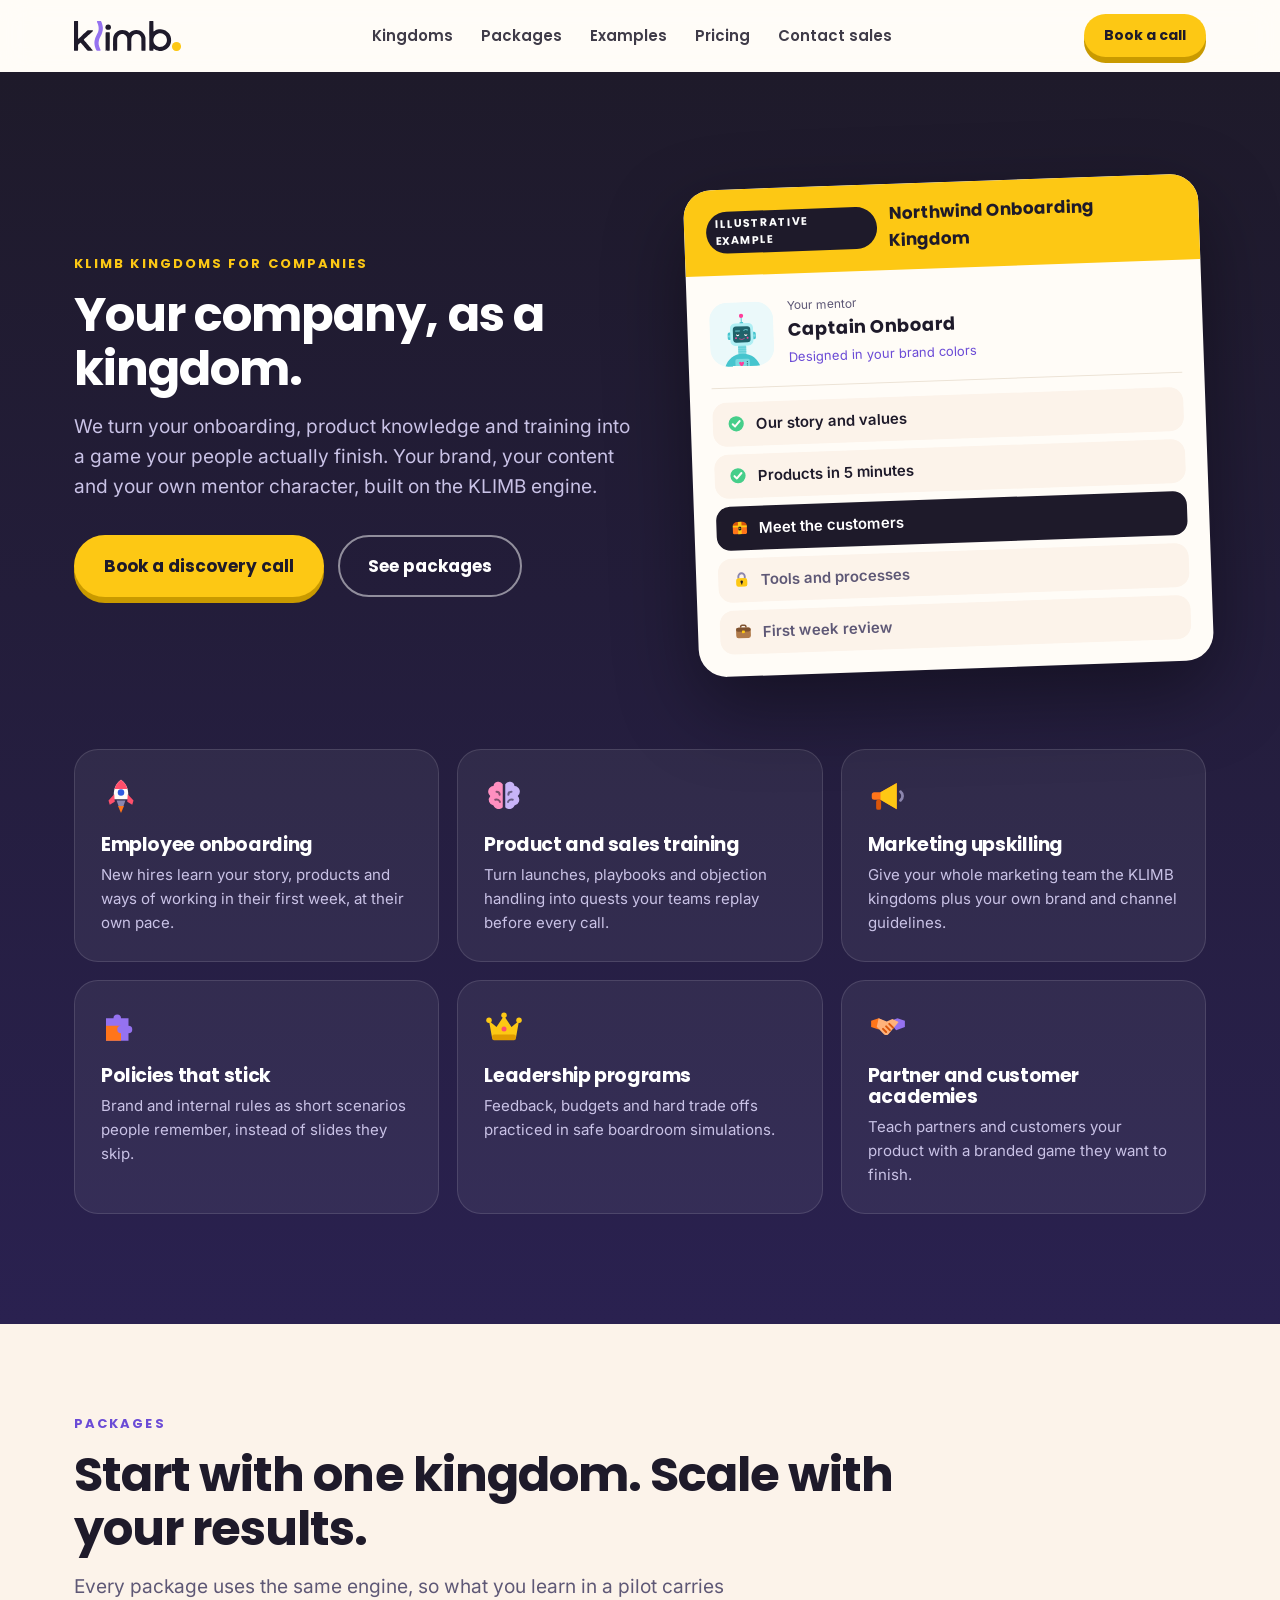
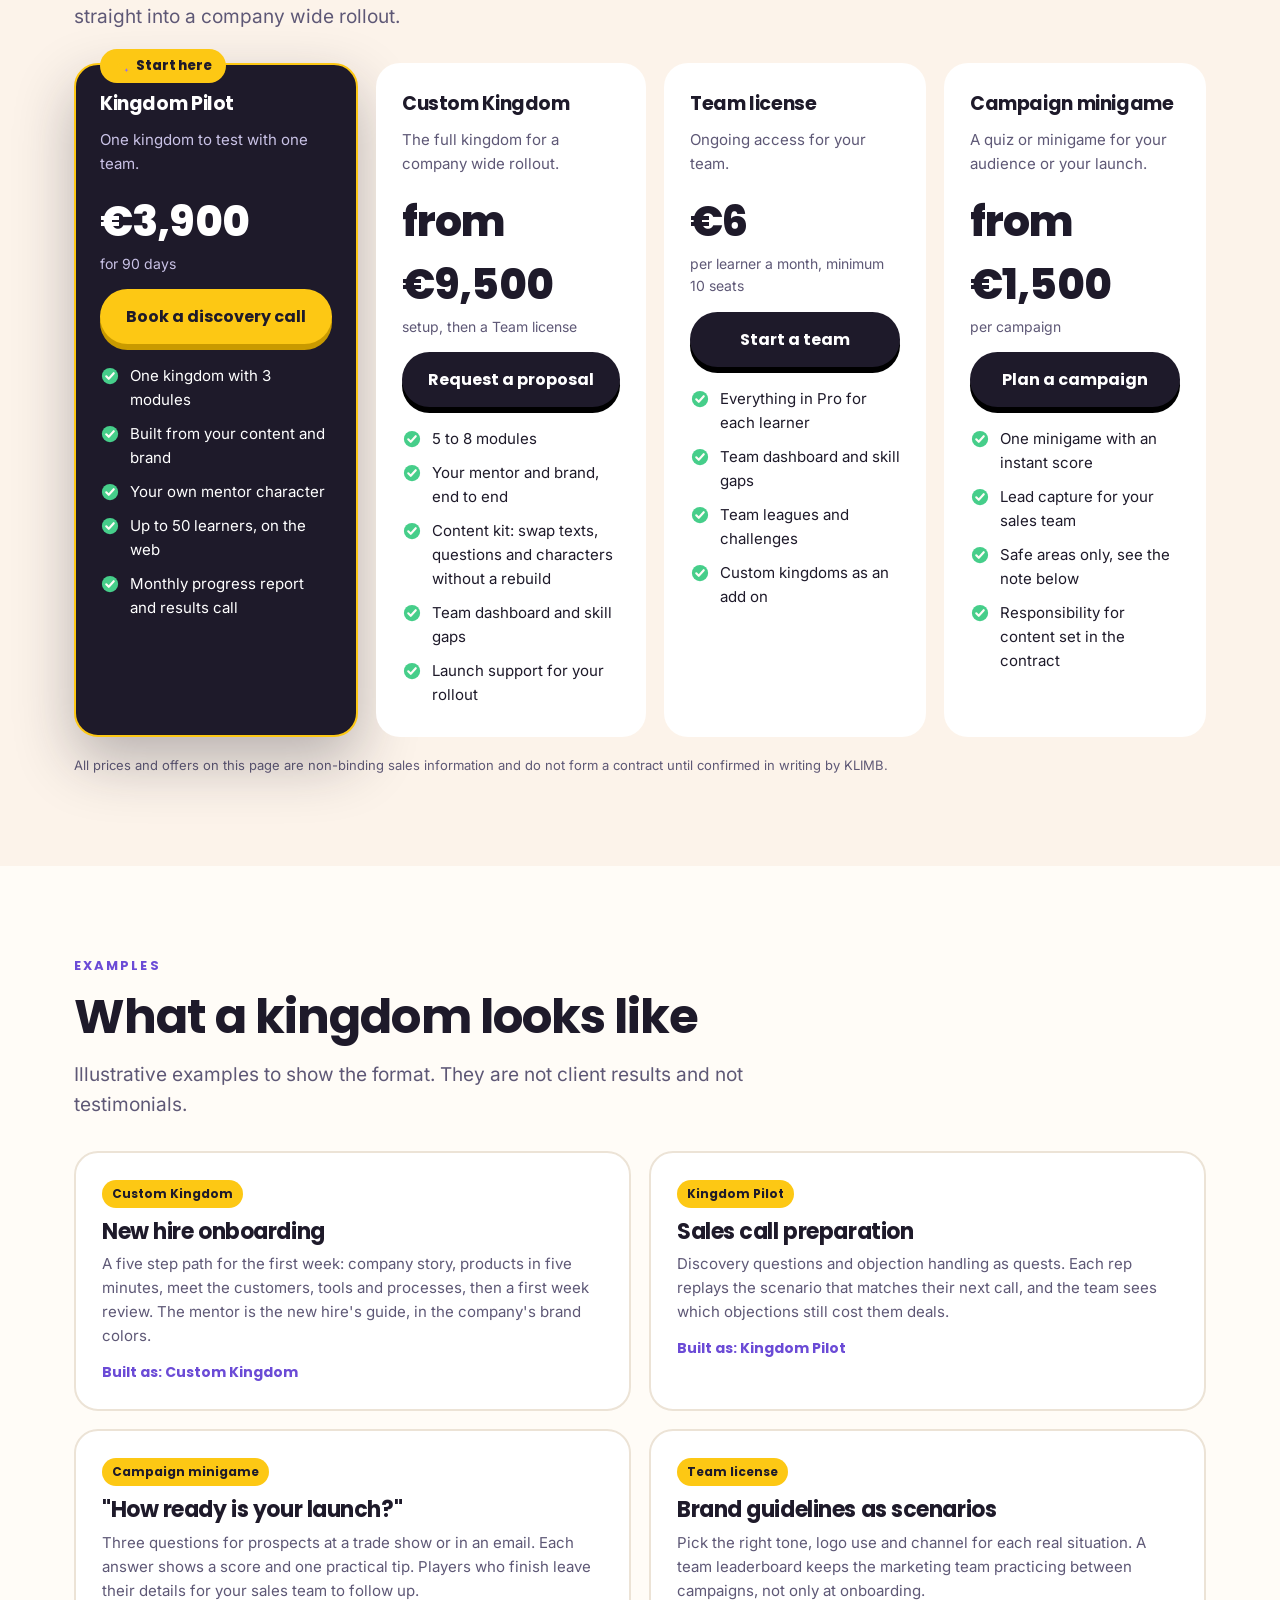
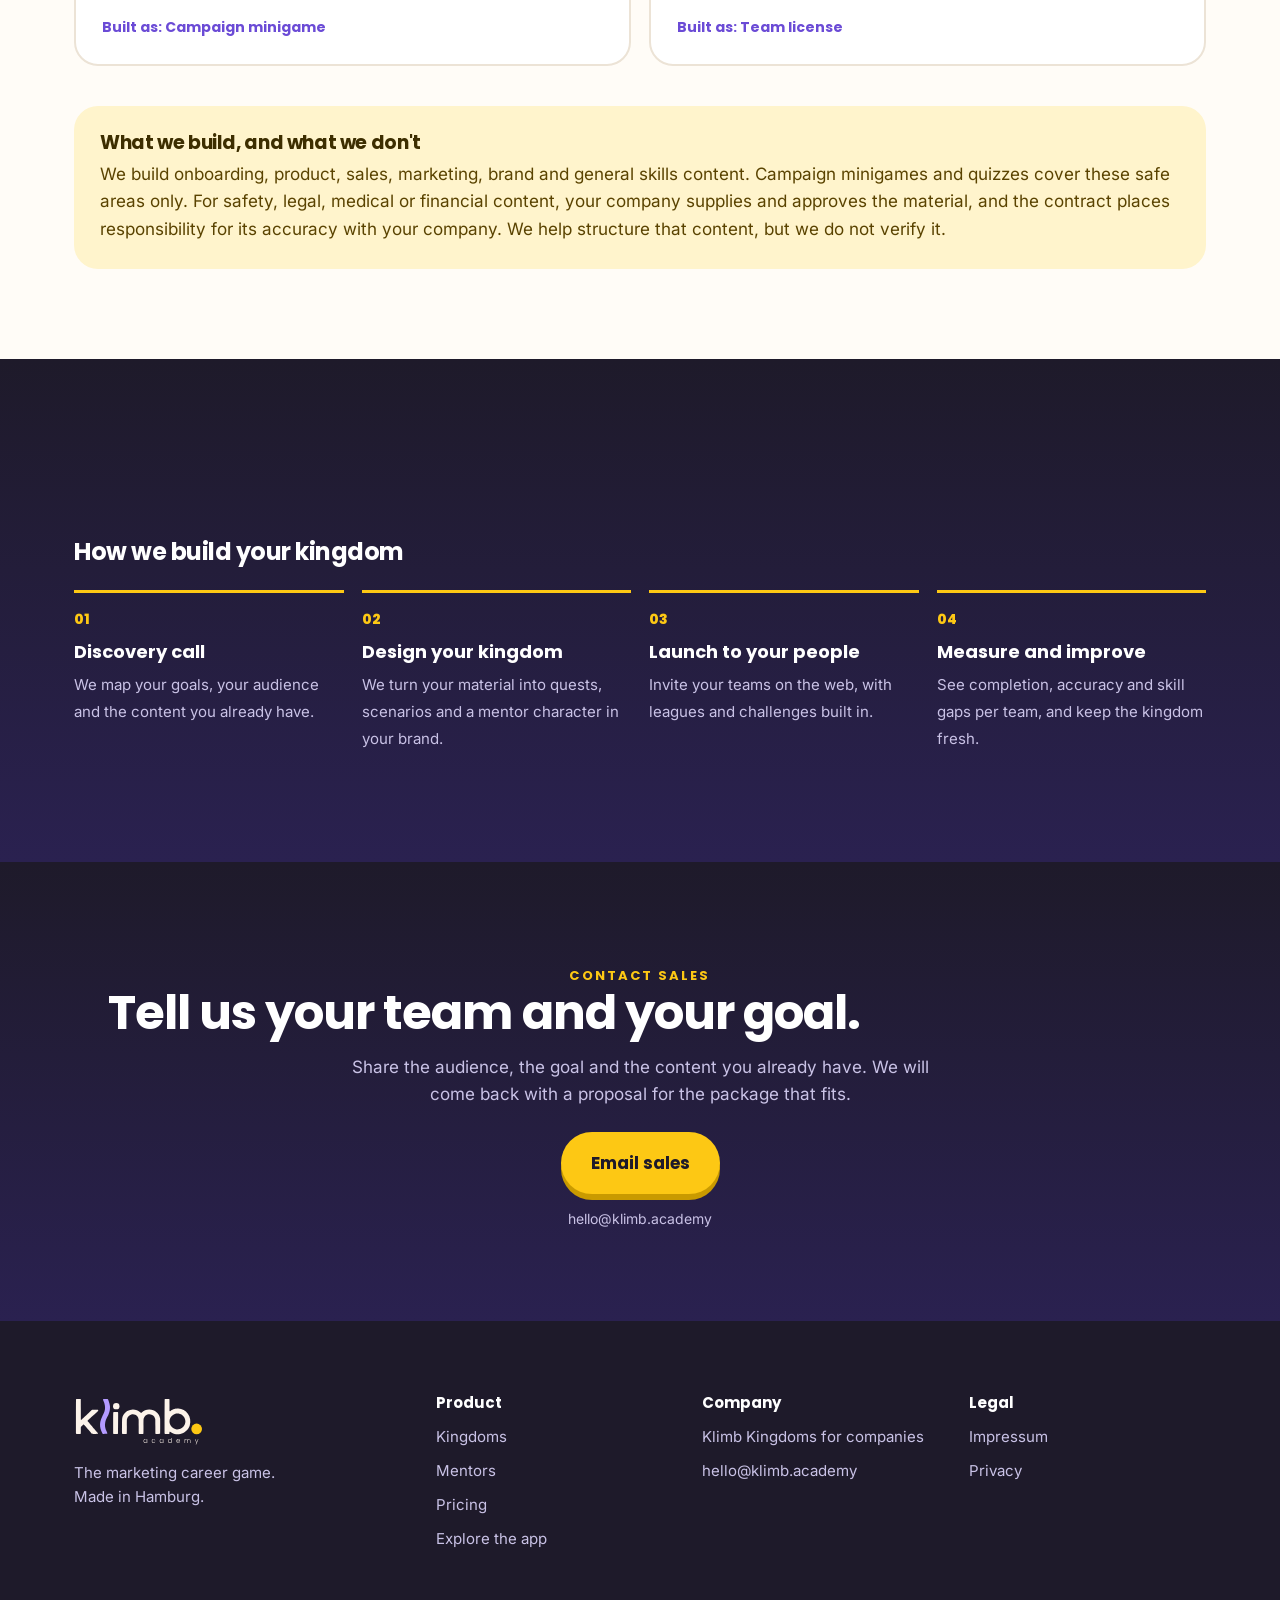
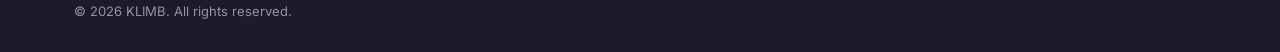
==== companies.html @ ecc69d65 "Launch B2B page, new pricing table and app tour - Pricing: Founding 1,000 (first month for €1, 2 kin" ====
<!DOCTYPE html>
<html lang="en">
<head>
<meta charset="utf-8">
<meta name="viewport" content="width=device-width, initial-scale=1, viewport-fit=cover">
<title>Klimb Kingdoms for companies · KLIMB</title>
<meta name="description" content="Klimb Kingdoms turns onboarding, product, sales and marketing training into a game your team finishes. Packages from €3,900 for a 90 day pilot.">
<link rel="canonical" href="https://klimb.academy/companies.html">
<meta property="og:type" content="website">
<meta property="og:url" content="https://klimb.academy/companies.html">
<meta property="og:title" content="Klimb Kingdoms for companies · KLIMB">
<meta property="og:description" content="Your company, as a kingdom. Onboarding, training and campaign minigames built on the KLIMB engine.">
<meta name="theme-color" content="#FFFCF7">
<link rel="icon" href="assets/logo/klimb-avatar-logo.svg" type="image/svg+xml">
<link rel="stylesheet" href="styles.css">
</head>
<body>
<svg width="0" height="0" style="position:absolute" aria-hidden="true"><symbol id="ki-barchart" viewBox="0 0 32 32"><rect x="4" y="16" width="5.5" height="12" rx="1.4" fill="#36D6FF"/><rect x="11.5" y="9" width="5.5" height="19" rx="1.4" fill="#2F5BE0"/><rect x="19" y="13" width="5.5" height="15" rx="1.4" fill="#9572F0"/><rect x="3" y="27" width="26" height="2" rx="1" fill="#8C86AE"/><circle cx="26.5" cy="6" r="3" fill="#FDC814"/></symbol><symbol id="ki-bolt" viewBox="0 0 32 32"><path d="M18.5 2 6 18h8.5l-2 12L26 13h-8.5z" fill="#FDC814"/><path d="M18.5 2 14 13h3.5z" fill="#FFE27A"/></symbol><symbol id="ki-box" viewBox="0 0 32 32"><path d="M16 3.5 28 9v14l-12 5.5L4 23V9z" fill="#B07A4A"/><path d="M16 3.5 28 9l-12 5.5L4 9z" fill="#FFB27A"/><path d="M16 14.5v14L4 23V9z" fill="#7E5230"/><path d="M10 6.2l12 5.5v4l-3 1.4v-4L7 7.6z" fill="#FDC814"/></symbol><symbol id="ki-brain" viewBox="0 0 32 32"><path d="M15 6.5a4 4 0 0 0-7.4 1.4A4.6 4.6 0 0 0 5 16a4.6 4.6 0 0 0 2.6 7.6A4.4 4.4 0 0 0 15 25z" fill="#FF8FC0"/><path d="M17 6.5a4 4 0 0 1 7.4 1.4A4.6 4.6 0 0 1 27 16a4.6 4.6 0 0 1-2.6 7.6A4.4 4.4 0 0 1 17 25z" fill="#C8B4F8"/><path d="M10 12.5c1.5 0 2.5 1 2.5 2.5M9 19c1.6-.6 3.4.2 3.8 1.8M22 12.5c-1.5 0-2.5 1-2.5 2.5M23 19c-1.6-.6-3.4.2-3.8 1.8" stroke="#1E1A2A" stroke-width="1.6" fill="none" stroke-linecap="round" opacity=".55"/></symbol><symbol id="ki-briefcase" viewBox="0 0 32 32"><path d="M11.5 9V7.5A2.5 2.5 0 0 1 14 5h4a2.5 2.5 0 0 1 2.5 2.5V9" stroke="#7E5230" stroke-width="2.6" fill="none"/><rect x="3.5" y="9" width="25" height="18" rx="4" fill="#B07A4A"/><rect x="3.5" y="9" width="25" height="7" rx="3.5" fill="#7E5230"/><rect x="13.5" y="14" width="5" height="4.5" rx="1.2" fill="#FDC814"/></symbol><symbol id="ki-building" viewBox="0 0 32 32"><rect x="5" y="6" width="14" height="22" rx="1.5" fill="#9572F0"/><rect x="19" y="12" width="9" height="16" rx="1.5" fill="#6B4BD6"/><rect x="8" y="9" width="3" height="3" rx=".6" fill="#FFE27A"/><rect x="8" y="14" width="3" height="3" rx=".6" fill="#FFE27A"/><rect x="8" y="19" width="3" height="3" rx=".6" fill="#FFE27A"/><rect x="13" y="9" width="3" height="3" rx=".6" fill="#FFE27A"/><rect x="13" y="14" width="3" height="3" rx=".6" fill="#FFE27A"/><rect x="13" y="19" width="3" height="3" rx=".6" fill="#FFE27A"/><rect x="21.5" y="15" width="4" height="2.6" rx=".6" fill="#C8B4F8"/><rect x="21.5" y="20" width="4" height="2.6" rx=".6" fill="#C8B4F8"/><rect x="10" y="23" width="4" height="5" fill="#1E1A2A"/></symbol><symbol id="ki-bulb" viewBox="0 0 32 32"><path d="M16 3a9 9 0 0 0-5.5 16.1c1 .8 1.5 1.8 1.5 3V23h8v-.9c0-1.2.5-2.2 1.5-3A9 9 0 0 0 16 3z" fill="#FDC814"/><path d="M12 23h8v2.5a2 2 0 0 1-2 2h-4a2 2 0 0 1-2-2z" fill="#8C86AE"/><path d="M13.5 16.5l2.5 2.5 2.5-2.5" stroke="#E09B00" stroke-width="1.8" fill="none" stroke-linecap="round"/><path d="M10.5 10.5a5.5 5.5 0 0 1 4-4" stroke="#FFFCF7" stroke-width="2" fill="none" stroke-linecap="round" opacity=".8"/></symbol><symbol id="ki-chartup" viewBox="0 0 32 32"><rect x="4" y="18" width="5" height="10" rx="1.2" fill="#C8B4F8"/><rect x="11.5" y="13" width="5" height="15" rx="1.2" fill="#9572F0"/><rect x="19" y="8" width="5" height="20" rx="1.2" fill="#6B4BD6"/><path d="M4 14l7-6 5 3.5L26 3.5" stroke="#B8FF3C" stroke-width="2.8" fill="none" stroke-linecap="round" stroke-linejoin="round"/><path d="M21 3h5.6v5.6" stroke="#B8FF3C" stroke-width="2.8" fill="none" stroke-linecap="round" stroke-linejoin="round"/></symbol><symbol id="ki-chat" viewBox="0 0 32 32"><path d="M5 5h17a3 3 0 0 1 3 3v9a3 3 0 0 1-3 3h-9l-6 5v-5H5a3 3 0 0 1-3-3V8a3 3 0 0 1 3-3z" fill="#9572F0"/><path d="M27 11a3 3 0 0 1 3 3v7a3 3 0 0 1-3 3h-1v4l-4.5-4h-6" fill="#36D6FF"/><circle cx="8.5" cy="12.5" r="1.7" fill="#FFFCF7"/><circle cx="13.5" cy="12.5" r="1.7" fill="#FFFCF7"/><circle cx="18.5" cy="12.5" r="1.7" fill="#FFFCF7"/></symbol><symbol id="ki-check" viewBox="0 0 32 32"><circle cx="16" cy="16" r="13" fill="#46CE8A"/><path d="M10 16.5l4 4 8-9" stroke="#FFFCF7" stroke-width="3.4" fill="none" stroke-linecap="round" stroke-linejoin="round"/></symbol><symbol id="ki-chest" viewBox="0 0 32 32"><rect x="4" y="13" width="24" height="14" rx="2.5" fill="#FF751A"/><path d="M4 13a8 7 0 0 1 8-7h8a8 7 0 0 1 8 7z" fill="#D9550A"/><rect x="4" y="12" width="24" height="3.4" fill="#FDC814"/><rect x="13" y="6" width="6" height="21" fill="#FDC814"/><rect x="13.6" y="14.5" width="4.8" height="6" rx="1.2" fill="#1E1A2A"/><circle cx="16" cy="17" r="1" fill="#FDC814"/></symbol><symbol id="ki-clapper" viewBox="0 0 32 32"><rect x="4" y="12" width="24" height="16" rx="2.5" fill="#6B4BD6"/><path d="M4 7.5l23-4 1 5.5-23 4z" fill="#FFFCF7"/><path d="M8 6.8l3.5 5M14 5.7l3.5 5M20 4.7l3.5 5" stroke="#6B4BD6" stroke-width="2.6"/><rect x="7" y="16" width="18" height="2" rx="1" fill="#36D6FF"/><rect x="7" y="21" width="11" height="2" rx="1" fill="#FF751A"/></symbol><symbol id="ki-clock" viewBox="0 0 32 32"><circle cx="16" cy="16" r="13" fill="#9572F0"/><circle cx="16" cy="16" r="10" fill="#FFFCF7"/><path d="M16 9.5V16l4.5 3" stroke="#1E1A2A" stroke-width="2.4" fill="none" stroke-linecap="round"/></symbol><symbol id="ki-coin" viewBox="0 0 32 32"><circle cx="16" cy="16" r="13" fill="#E09B00"/><circle cx="16" cy="14.6" r="12" fill="#FDC814"/><circle cx="16" cy="14.6" r="8" fill="#FFE27A"/><path d="M14 10.2h4l-1 4.2 2.4 0-5.2 6.4 1.2-4.4h-2.6z" fill="#E09B00"/></symbol><symbol id="ki-compass" viewBox="0 0 32 32"><circle cx="16" cy="16" r="13" fill="#2F5BE0"/><circle cx="16" cy="16" r="10" fill="#FFFCF7"/><path d="M16 7l3 9h-6z" fill="#FF4F6B"/><path d="M16 25l-3-9h6z" fill="#8C86AE"/><circle cx="16" cy="16" r="1.8" fill="#1E1A2A"/></symbol><symbol id="ki-crown" viewBox="0 0 32 32"><path d="M4 11l6 5 6-9 6 9 6-5-2.5 14h-19z" fill="#FDC814"/><rect x="6.5" y="22" width="19" height="4.5" rx="1.5" fill="#E09B00"/><circle cx="4" cy="10.5" r="2.2" fill="#FDC814"/><circle cx="28" cy="10.5" r="2.2" fill="#FDC814"/><circle cx="16" cy="6.5" r="2.2" fill="#FDC814"/><circle cx="16" cy="17.5" r="2" fill="#FF4F6B"/></symbol><symbol id="ki-flame" viewBox="0 0 32 32"><path d="M15 2c2.5 5 10.5 8.5 10.5 17.5a9.5 9.5 0 0 1-19 0c0-5 2.6-8 5-10 0 3 1.2 5 3 5.6C13.5 10.5 13 6 15 2z" fill="#FF751A"/><path d="M16.5 14c1 3.5 5 5 5 9a5.5 5.5 0 0 1-11 0c0-3 2-4.5 3.4-5.6.3 1.6 1 2.4 1.8 2.7.4-2.4.2-4.2.8-6.1z" fill="#FDC814"/></symbol><symbol id="ki-gear" viewBox="0 0 32 32"><path d="M14 3h4l.8 3.4 2.6 1.1 3-1.9 2.8 2.8-1.9 3 1.1 2.6L29.8 14v4l-3.4.8-1.1 2.6 1.9 3-2.8 2.8-3-1.9-2.6 1.1L18 29.8h-4l-.8-3.4-2.6-1.1-3 1.9-2.8-2.8 1.9-3-1.1-2.6L2.2 18v-4l3.4-.8 1.1-2.6-1.9-3 2.8-2.8 3 1.9 2.6-1.1z" fill="#36D6FF"/><circle cx="16" cy="16" r="5" fill="#1E1A2A"/><circle cx="16" cy="16" r="2.2" fill="#36D6FF"/></symbol><symbol id="ki-handshake" viewBox="0 0 32 32"><path d="M2.5 11l6-2 5 2.5-5 6.5-6-2z" fill="#FF751A"/><path d="M29.5 11l-6-2-6.5 2.5 5.5 7 7-2.5z" fill="#9572F0"/><path d="M8.5 9l6.5 2.5 4.5-2 5 2.5-8 9.5c-1 1.2-2.7 1.3-3.8.2l-5.7-6z" fill="#FFB27A"/><path d="M12 17.5l2.5 2.5M14.5 15.5l3 3M17 13.5l3 3" stroke="#D9550A" stroke-width="1.6" stroke-linecap="round"/></symbol><symbol id="ki-hanger" viewBox="0 0 32 32"><path d="M16 9V7.5a2.5 2.5 0 1 1 2.5-2.5" stroke="#8C86AE" stroke-width="2" fill="none" stroke-linecap="round"/><path d="M16 9 3 20.5c-.8.8-.3 2.5 1 2.5h24c1.3 0 1.8-1.7 1-2.5z" fill="#9572F0"/><path d="M8 23h16v5H8z" fill="#FF751A"/></symbol><symbol id="ki-heart" viewBox="0 0 32 32"><path d="M16 27C7 20.5 3.5 16 3.5 11.2A6.2 6.2 0 0 1 16 8a6.2 6.2 0 0 1 12.5 3.2C28.5 16 25 20.5 16 27z" fill="#FF4F6B"/><path d="M8.5 9.6a3 3 0 0 1 3.4-.8" stroke="#FFFCF7" stroke-width="2" stroke-linecap="round" fill="none" opacity=".75"/></symbol><symbol id="ki-laptop" viewBox="0 0 32 32"><rect x="6" y="6.5" width="20" height="14" rx="2" fill="#8C86AE"/><rect x="8" y="8.5" width="16" height="10" rx="1" fill="#2F5BE0"/><path d="M10 15l3-3 2.5 2 4-4.5" stroke="#B8FF3C" stroke-width="1.8" fill="none" stroke-linecap="round" stroke-linejoin="round"/><path d="M3 22h26l-2 4H5z" fill="#C9C4E2"/></symbol><symbol id="ki-lock" viewBox="0 0 32 32"><path d="M10.5 14v-3.5a5.5 5.5 0 0 1 11 0V14" stroke="#8C86AE" stroke-width="3.2" fill="none"/><rect x="6.5" y="13.5" width="19" height="14.5" rx="4" fill="#FDC814"/><circle cx="16" cy="19.4" r="2.2" fill="#1E1A2A"/><rect x="15" y="20" width="2" height="4.4" rx="1" fill="#1E1A2A"/></symbol><symbol id="ki-map" viewBox="0 0 32 32"><path d="M3 7l8.5-3 9 3 8.5-3v21l-8.5 3-9-3L3 28z" fill="#46CE8A"/><path d="M11.5 4v21l9 3V7z" fill="#A6EEC6"/><path d="M7 13c3 0 4 4 7 4s4-5 7-5 3 3 5 3" stroke="#FF751A" stroke-width="1.8" fill="none" stroke-dasharray="2.4 2"/><circle cx="24" cy="12" r="2.4" fill="#FF4F6B"/></symbol><symbol id="ki-medal" viewBox="0 0 32 32"><path d="M9 2.5h5l3 9h-5zM23 2.5h-5l-3 9h5z" fill="#2F5BE0"/><path d="M14 2.5h4l-2 7z" fill="#7FA0FF"/><circle cx="16" cy="20" r="9" fill="#FDC814"/><circle cx="16" cy="20" r="6" fill="#E09B00"/><path d="M16 15.8l1.3 2.7 3 .4-2.2 2 .5 3-2.6-1.4-2.6 1.4.5-3-2.2-2 3-.4z" fill="#FFE27A"/></symbol><symbol id="ki-megaphone" viewBox="0 0 32 32"><path d="M5 13h5l13-7.5v21L10 19H5a2 2 0 0 1-2-2v-2a2 2 0 0 1 2-2z" fill="#FF751A"/><path d="M10 13l13-7.5v21L10 19z" fill="#FDC814"/><rect x="6.5" y="19" width="4" height="8" rx="1.5" fill="#D9550A"/><path d="M26 12.5a4.5 4.5 0 0 1 0 7" stroke="#8C86AE" stroke-width="2.2" fill="none" stroke-linecap="round"/></symbol><symbol id="ki-moneybag" viewBox="0 0 32 32"><path d="M12 5h8l-2.5 5h-3z" fill="#23A869"/><path d="M14.5 9.5h3c6 2 10 8 10 12.5 0 4-3 5.5-6 5.5h-11c-3 0-6-1.5-6-5.5 0-4.5 4-10.5 10-12.5z" fill="#46CE8A"/><rect x="12" y="8.6" width="8" height="2.6" rx="1.3" fill="#FDC814"/><text x="16" y="24.5" text-anchor="middle" font-family="Arial,sans-serif" font-weight="900" font-size="10" fill="#FFFCF7">€</text></symbol><symbol id="ki-mountain" viewBox="0 0 32 32"><path d="M2 28 12 9l5 9 3-5 10 15z" fill="#9572F0"/><path d="M12 9l3.2 6-2.4-1.2-2.2 2-1.4-2.6zM20 13l2 3.2-1.6-.6-1.4.8z" fill="#FFFCF7"/><path d="M12 9V3.5" stroke="#1E1A2A" stroke-width="1.4"/><path d="M12 3.5h5.5l-1.5 1.6 1.5 1.6H12z" fill="#B8FF3C"/></symbol><symbol id="ki-pencil" viewBox="0 0 32 32"><path d="M22 3.5l6.5 6.5-15 15-7.8 1.3 1.3-7.8z" fill="#36D6FF"/><path d="M22 3.5l3.2 3.2-15 15-3.2-3.2z" fill="#8BE6FF"/><path d="M7 18.5l6.5 6.5-7.8 1.3z" fill="#F6D7B0"/><path d="M5.8 23.4l2.8 2.8-3 .2z" fill="#1E1A2A"/><path d="M22 3.5l6.5 6.5-2.3 2.3-6.5-6.5z" fill="#FF8FC0"/></symbol><symbol id="ki-person_accman" viewBox="0 0 32 32"><circle cx="16" cy="10.5" r="6" fill="#C8B4F8"/><path d="M10 9a6 6 0 0 1 12 0c-3-1.6-9-1.6-12 0z" fill="#1E1A2A"/><path d="M5 29a11 9 0 0 1 22 0z" fill="#1E3FA8"/><path d="M14 20h4l-2 6z" fill="#FF4F6B"/></symbol><symbol id="ki-person_intern" viewBox="0 0 32 32"><circle cx="16" cy="10" r="6" fill="#FFB27A"/><path d="M9 8l7-4 7 4-7 3z" fill="#1E1A2A"/><path d="M22 8v4" stroke="#FDC814" stroke-width="1.4"/><path d="M5 29a11 9 0 0 1 22 0z" fill="#36D6FF"/></symbol><symbol id="ki-phone" viewBox="0 0 32 32"><rect x="8" y="2.5" width="16" height="27" rx="4" fill="#9572F0"/><rect x="10.5" y="6" width="11" height="18" rx="1.6" fill="#36D6FF"/><circle cx="16" cy="26.6" r="1.3" fill="#FFFCF7"/><path d="M13 15l2.2 2.2L19.5 12" stroke="#FFFCF7" stroke-width="2" fill="none" stroke-linecap="round"/></symbol><symbol id="ki-play" viewBox="0 0 32 32"><circle cx="16" cy="16" r="13" fill="#B8FF3C"/><path d="M13 10.5v11l9-5.5z" fill="#1E1A2A"/></symbol><symbol id="ki-puzzle" viewBox="0 0 32 32"><path d="M4 9h6a3 3 0 1 1 6 0h6v6a3 3 0 1 1 0 6v6H4z" fill="#9572F0"/><path d="M16 15a3 3 0 1 0 0 6v6H4V15z" fill="#FF751A"/></symbol><symbol id="ki-robot" viewBox="0 0 32 32"><rect x="15" y="2.5" width="2" height="5" fill="#8C86AE"/><circle cx="16" cy="3.5" r="2.2" fill="#FF4F6B"/><rect x="5" y="7.5" width="22" height="17" rx="6" fill="#36D6FF"/><rect x="8" y="11" width="16" height="8" rx="4" fill="#1E1A2A"/><circle cx="12.5" cy="15" r="2" fill="#B8FF3C"/><circle cx="19.5" cy="15" r="2" fill="#B8FF3C"/><rect x="2.5" y="13" width="2.5" height="5" rx="1" fill="#139CC4"/><rect x="27" y="13" width="2.5" height="5" rx="1" fill="#139CC4"/><rect x="11" y="24.5" width="10" height="4" rx="1.5" fill="#139CC4"/></symbol><symbol id="ki-rocket" viewBox="0 0 32 32"><path d="M16 3c5 3.5 6.5 9 5.5 15.5h-11C9.5 12 11 6.5 16 3z" fill="#FFFCF7"/><path d="M16 3c2.7 1.9 4.4 4.4 5.1 7.4H10.9C11.6 7.4 13.3 4.9 16 3z" fill="#FF4F6B"/><circle cx="16" cy="13.2" r="2.6" fill="#2F5BE0"/><path d="M10.6 14.5 6 19.5l1 3.5 4-2.5zM21.4 14.5l4.6 5-1 3.5-4-2.5z" fill="#FF4F6B"/><path d="M12.5 19.5h7L18 24h-4z" fill="#8C86AE"/><path d="M13.6 24h4.8L16 29.5z" fill="#FF751A"/></symbol><symbol id="ki-sparkle" viewBox="0 0 32 32"><path d="M14 3c.8 6.2 3.8 9.2 10 10-6.2.8-9.2 3.8-10 10-.8-6.2-3.8-9.2-10-10 6.2-.8 9.2-3.8 10-10z" fill="#FDC814"/><path d="M24.5 19c.4 3 1.8 4.4 4.8 4.8-3 .4-4.4 1.8-4.8 4.8-.4-3-1.8-4.4-4.8-4.8 3-.4 4.4-1.8 4.8-4.8z" fill="#9572F0"/></symbol><symbol id="ki-sprout" viewBox="0 0 32 32"><path d="M16 28V15" stroke="#23A869" stroke-width="2.6" stroke-linecap="round"/><path d="M16 16C16 9 11 5.5 4.5 6 4.5 12.5 9 16.5 16 16z" fill="#46CE8A"/><path d="M16 19c0-5.5 4-8.5 10-8 0 5.5-4 8.5-10 8z" fill="#B8FF3C"/><path d="M8 26h16l-2 3H10z" fill="#B07A4A"/></symbol><symbol id="ki-star" viewBox="0 0 32 32"><path d="M16 3.5l3.7 7.6 8.3 1.2-6 5.9 1.4 8.3L16 22.6l-7.4 3.9L10 18.2l-6-5.9 8.3-1.2z" fill="#FDC814"/><path d="M16 3.5l3.7 7.6 8.3 1.2-6 5.9 1.4 8.3L16 22.6z" fill="#E09B00" opacity=".35"/></symbol><symbol id="ki-swirl" viewBox="0 0 32 32"><circle cx="16" cy="16" r="13" fill="#9572F0"/><path d="M16 16.5a2.5 2.5 0 1 1 2.5-2.5 5 5 0 0 1-5 5 7.5 7.5 0 0 1-7.5-7.5A10 10 0 0 1 16 1.5" stroke="#36D6FF" stroke-width="2.8" fill="none" stroke-linecap="round" transform="translate(.5 4)"/><circle cx="16.5" cy="17.5" r="1.6" fill="#FFFCF7"/></symbol><symbol id="ki-swords" viewBox="0 0 32 32"><path d="M5 4l3.5.5L22 18l-3.5 3.5L5 8z" fill="#C9C4E2"/><path d="M27 4l-3.5.5L10 18l3.5 3.5L27 8z" fill="#FFFCF7"/><path d="M17 20.5l5 5M15 20.5l-5 5" stroke="#1E1A2A" stroke-width="0" /><rect x="19.2" y="17.2" width="7" height="3" rx="1.2" transform="rotate(45 22.7 18.7)" fill="#FF751A"/><rect x="5.8" y="17.2" width="7" height="3" rx="1.2" transform="rotate(-45 9.3 18.7)" fill="#9572F0"/><circle cx="25.8" cy="25.8" r="2.4" fill="#FF751A"/><circle cx="6.2" cy="25.8" r="2.4" fill="#9572F0"/></symbol><symbol id="ki-tap" viewBox="0 0 32 32"><path d="M13 15V6.5a2.3 2.3 0 0 1 4.6 0V14l6.5 1.5c1.6.4 2.6 2 2.3 3.6l-1.5 7.4a3 3 0 0 1-3 2.5h-7.3a3 3 0 0 1-2.4-1.2l-5-6.6a2.2 2.2 0 0 1 3.2-3z" fill="#FFB27A"/><path d="M8.5 6.5a7 7 0 0 1 13.4-.4" stroke="#36D6FF" stroke-width="2.2" fill="none" stroke-linecap="round"/></symbol><symbol id="ki-target" viewBox="0 0 32 32"><circle cx="15" cy="17" r="12" fill="#FF4F6B"/><circle cx="15" cy="17" r="8.4" fill="#FFFCF7"/><circle cx="15" cy="17" r="4.8" fill="#FF4F6B"/><circle cx="15" cy="17" r="1.8" fill="#FFFCF7"/><path d="M15 17 27 5" stroke="#1E1A2A" stroke-width="2.2" stroke-linecap="round"/><path d="M24 4.5l4-1-1 4-3 .5z" fill="#2F5BE0"/></symbol><symbol id="ki-trophy" viewBox="0 0 32 32"><path d="M8.5 5h15v7a7.5 7.5 0 0 1-15 0z" fill="#FDC814"/><path d="M8.5 7.5H4.5a4.5 4.5 0 0 0 4.8 6M23.5 7.5h4a4.5 4.5 0 0 1-4.8 6" stroke="#E09B00" stroke-width="2.4" fill="none"/><rect x="14" y="18.5" width="4" height="4.5" fill="#E09B00"/><rect x="9" y="23" width="14" height="5" rx="1.5" fill="#9572F0"/><path d="M16 7.5l1.3 2.7 3 .4-2.2 2 .6 3-2.7-1.5-2.7 1.5.6-3-2.2-2 3-.4z" fill="#FFFCF7"/></symbol><symbol id="ki-user" viewBox="0 0 32 32"><circle cx="16" cy="11" r="6.5" fill="#FFB27A"/><path d="M4.5 28a11.5 9 0 0 1 23 0z" fill="#9572F0"/></symbol><symbol id="ki-wrench" viewBox="0 0 32 32"><path d="M20.5 4.2a7 7 0 0 0-6.7 9.3L4.8 22.5a2.6 2.6 0 0 0 3.7 3.7l9-9a7 7 0 0 0 9.3-6.7l-4.3 4.3-4.2-1.2-1.2-4.2z" fill="#36D6FF"/><circle cx="7" cy="24" r="1.3" fill="#139CC4"/></symbol></svg>
<a class="skip" href="#main">Skip to content</a>

<header class="nav" id="top">
  <a class="brand" href="index.html" aria-label="KLIMB home"><img src="assets/logo/klimb-logo.svg" alt="klimb." width="112" height="31"></a>
  <nav class="links" id="links" aria-label="Main">
    <a href="index.html#kingdoms">Kingdoms</a>
    <a href="#packages">Packages</a>
    <a href="#examples">Examples</a>
    <a href="index.html#pricing">Pricing</a>
    <a href="#contact">Contact sales</a>
  </nav>
  <div class="nav-cta">
    <a class="btn btn-yellow btn-sm" href="mailto:hello@klimb.academy?subject=Klimb%20Kingdoms%20for%20our%20company">Book a call</a>
    <button class="burger" aria-label="Open menu" aria-expanded="false" aria-controls="links"><span></span><span></span></button>
  </div>
</header>

<main id="main">

<!-- HERO -->
<section class="teams">
  <div class="wrap">
    <div class="teams-hero">
      <div>
        <p class="eyebrow light">Klimb Kingdoms for companies</p>
        <h2>Your company, as a kingdom.</h2>
        <p class="sub light">We turn your onboarding, product knowledge and training into a game your people actually finish. Your brand, your content and your own mentor character, built on the KLIMB engine.</p>
        <div class="cta-row">
          <a class="btn btn-yellow btn-lg" href="mailto:hello@klimb.academy?subject=Klimb%20Kingdoms%20for%20our%20company">Book a discovery call</a>
          <a class="btn btn-line btn-lg" href="#packages">See packages</a>
        </div>
      </div>
      <div class="kmock" aria-label="Illustrative example of a company kingdom">
        <div class="kmock-top"><span class="tag">Illustrative example</span><b>Northwind Onboarding Kingdom</b></div>
        <div class="kmock-body">
          <div class="kmock-mentor"><img src="assets/2d/unit-7b.svg" alt=""><div><small>Your mentor</small><b>Captain Onboard</b><span>Designed in your brand colors</span></div></div>
          <ol class="kmock-path">
            <li class="done"><svg class="ic" aria-hidden="true"><use href="#ki-check"/></svg> Our story and values</li>
            <li class="done"><svg class="ic" aria-hidden="true"><use href="#ki-check"/></svg> Products in 5 minutes</li>
            <li class="cur"><svg class="ic" aria-hidden="true"><use href="#ki-chest"/></svg> Meet the customers</li>
            <li><svg class="ic" aria-hidden="true"><use href="#ki-lock"/></svg> Tools and processes</li>
            <li><svg class="ic" aria-hidden="true"><use href="#ki-briefcase"/></svg> First week review</li>
          </ol>
        </div>
      </div>
    </div>

    <div class="uses">
      <article><svg class="ic" aria-hidden="true"><use href="#ki-rocket"/></svg><h3>Employee onboarding</h3><p>New hires learn your story, products and ways of working in their first week, at their own pace.</p></article>
      <article><svg class="ic" aria-hidden="true"><use href="#ki-brain"/></svg><h3>Product and sales training</h3><p>Turn launches, playbooks and objection handling into quests your teams replay before every call.</p></article>
      <article><svg class="ic" aria-hidden="true"><use href="#ki-megaphone"/></svg><h3>Marketing upskilling</h3><p>Give your whole marketing team the KLIMB kingdoms plus your own brand and channel guidelines.</p></article>
      <article><svg class="ic" aria-hidden="true"><use href="#ki-puzzle"/></svg><h3>Policies that stick</h3><p>Brand and internal rules as short scenarios people remember, instead of slides they skip.</p></article>
      <article><svg class="ic" aria-hidden="true"><use href="#ki-crown"/></svg><h3>Leadership programs</h3><p>Feedback, budgets and hard trade offs practiced in safe boardroom simulations.</p></article>
      <article><svg class="ic" aria-hidden="true"><use href="#ki-handshake"/></svg><h3>Partner and customer academies</h3><p>Teach partners and customers your product with a branded game they want to finish.</p></article>
    </div>
  </div>
</section>

<!-- PACKAGES -->
<section class="packages" id="packages">
  <div class="wrap">
    <p class="eyebrow">Packages</p>
    <h2>Start with one kingdom. Scale with your results.</h2>
    <p class="sub">Every package uses the same engine, so what you learn in a pilot carries straight into a company wide rollout.</p>
    <div class="plans">
      <article class="plan hot">
        <div class="ribbon"><svg class="ic" aria-hidden="true"><use href="#ki-sparkle"/></svg> Start here</div>
        <h3>Kingdom Pilot</h3><p class="pdesc">One kingdom to test with one team.</p>
        <div class="price"><b>€3,900</b><span>for 90 days</span></div>
        <a class="btn btn-yellow" href="mailto:hello@klimb.academy?subject=Klimb%20Kingdom%20Pilot">Book a discovery call</a>
        <ul>
          <li><svg class="ic" aria-hidden="true"><use href="#ki-check"/></svg> One kingdom with 3 modules</li>
          <li><svg class="ic" aria-hidden="true"><use href="#ki-check"/></svg> Built from your content and brand</li>
          <li><svg class="ic" aria-hidden="true"><use href="#ki-check"/></svg> Your own mentor character</li>
          <li><svg class="ic" aria-hidden="true"><use href="#ki-check"/></svg> Up to 50 learners, on the web</li>
          <li><svg class="ic" aria-hidden="true"><use href="#ki-check"/></svg> Monthly progress report and results call</li>
        </ul>
      </article>
      <article class="plan">
        <h3>Custom Kingdom</h3><p class="pdesc">The full kingdom for a company wide rollout.</p>
        <div class="price"><b>from €9,500</b><span>setup, then a Team license</span></div>
        <a class="btn btn-ink" href="mailto:hello@klimb.academy?subject=Klimb%20Custom%20Kingdom">Request a proposal</a>
        <ul>
          <li><svg class="ic" aria-hidden="true"><use href="#ki-check"/></svg> 5 to 8 modules</li>
          <li><svg class="ic" aria-hidden="true"><use href="#ki-check"/></svg> Your mentor and brand, end to end</li>
          <li><svg class="ic" aria-hidden="true"><use href="#ki-check"/></svg> Content kit: swap texts, questions and characters without a rebuild</li>
          <li><svg class="ic" aria-hidden="true"><use href="#ki-check"/></svg> Team dashboard and skill gaps</li>
          <li><svg class="ic" aria-hidden="true"><use href="#ki-check"/></svg> Launch support for your rollout</li>
        </ul>
      </article>
      <article class="plan">
        <h3>Team license</h3><p class="pdesc">Ongoing access for your team.</p>
        <div class="price"><b>€6</b><span>per learner a month, minimum 10 seats</span></div>
        <a class="btn btn-ink" href="mailto:hello@klimb.academy?subject=KLIMB%20Team%20license">Start a team</a>
        <ul>
          <li><svg class="ic" aria-hidden="true"><use href="#ki-check"/></svg> Everything in Pro for each learner</li>
          <li><svg class="ic" aria-hidden="true"><use href="#ki-check"/></svg> Team dashboard and skill gaps</li>
          <li><svg class="ic" aria-hidden="true"><use href="#ki-check"/></svg> Team leagues and challenges</li>
          <li><svg class="ic" aria-hidden="true"><use href="#ki-check"/></svg> Custom kingdoms as an add on</li>
        </ul>
      </article>
      <article class="plan">
        <h3>Campaign minigame</h3><p class="pdesc">A quiz or minigame for your audience or your launch.</p>
        <div class="price"><b>from €1,500</b><span>per campaign</span></div>
        <a class="btn btn-ink" href="mailto:hello@klimb.academy?subject=KLIMB%20Campaign%20minigame">Plan a campaign</a>
        <ul>
          <li><svg class="ic" aria-hidden="true"><use href="#ki-check"/></svg> One minigame with an instant score</li>
          <li><svg class="ic" aria-hidden="true"><use href="#ki-check"/></svg> Lead capture for your sales team</li>
          <li><svg class="ic" aria-hidden="true"><use href="#ki-check"/></svg> Safe areas only, see the note below</li>
          <li><svg class="ic" aria-hidden="true"><use href="#ki-check"/></svg> Responsibility for content set in the contract</li>
        </ul>
      </article>
    </div>
  <p class="fine">All prices and offers on this page are non-binding sales information and do not form a contract until confirmed in writing by KLIMB.</p>
  </div>
</section>

<!-- EXAMPLES -->
<section class="examples" id="examples">
  <div class="wrap">
    <p class="eyebrow">Examples</p>
    <h2>What a kingdom looks like</h2>
    <p class="sub">Illustrative examples to show the format. They are not client results and not testimonials.</p>
    <div class="ex-grid">
      <article class="ex-card">
        <span class="ex-tag">Custom Kingdom</span>
        <h3>New hire onboarding</h3>
        <p>A five step path for the first week: company story, products in five minutes, meet the customers, tools and processes, then a first week review. The mentor is the new hire's guide, in the company's brand colors.</p>
        <div class="built">Built as: Custom Kingdom</div>
      </article>
      <article class="ex-card">
        <span class="ex-tag">Kingdom Pilot</span>
        <h3>Sales call preparation</h3>
        <p>Discovery questions and objection handling as quests. Each rep replays the scenario that matches their next call, and the team sees which objections still cost them deals.</p>
        <div class="built">Built as: Kingdom Pilot</div>
      </article>
      <article class="ex-card">
        <span class="ex-tag">Campaign minigame</span>
        <h3>"How ready is your launch?"</h3>
        <p>Three questions for prospects at a trade show or in an email. Each answer shows a score and one practical tip. Players who finish leave their details for your sales team to follow up.</p>
        <div class="built">Built as: Campaign minigame</div>
      </article>
      <article class="ex-card">
        <span class="ex-tag">Team license</span>
        <h3>Brand guidelines as scenarios</h3>
        <p>Pick the right tone, logo use and channel for each real situation. A team leaderboard keeps the marketing team practicing between campaigns, not only at onboarding.</p>
        <div class="built">Built as: Team license</div>
      </article>
    </div>

    <div class="note-box">
      <h3>What we build, and what we don't</h3>
      <p>We build onboarding, product, sales, marketing, brand and general skills content. Campaign minigames and quizzes cover these safe areas only. For safety, legal, medical or financial content, your company supplies and approves the material, and the contract places responsibility for its accuracy with your company. We help structure that content, but we do not verify it.</p>
    </div>
  </div>
</section>

<!-- PROCESS -->
<section class="teams">
  <div class="wrap">
    <div class="process">
      <h3>How we build your kingdom</h3>
      <ol>
        <li><b>Discovery call</b><span>We map your goals, your audience and the content you already have.</span></li>
        <li><b>Design your kingdom</b><span>We turn your material into quests, scenarios and a mentor character in your brand.</span></li>
        <li><b>Launch to your people</b><span>Invite your teams on the web, with leagues and challenges built in.</span></li>
        <li><b>Measure and improve</b><span>See completion, accuracy and skill gaps per team, and keep the kingdom fresh.</span></li>
      </ol>
    </div>
  </div>
</section>

<!-- CONTACT -->
<section class="teams contact" id="contact">
  <div class="wrap contact-c">
    <p class="eyebrow light">Contact sales</p>
    <h2>Tell us your team and your goal.</h2>
    <p>Share the audience, the goal and the content you already have. We will come back with a proposal for the package that fits.</p>
    <div class="cta-row">
      <a class="btn btn-yellow btn-lg" href="mailto:hello@klimb.academy?subject=Klimb%20Kingdoms%20for%20our%20company">Email sales</a>
    </div>
    <p class="small-mail">hello@klimb.academy</p>
  </div>
</section>

</main>

<footer class="foot">
  <div class="wrap foot-grid">
    <div>
      <img src="assets/logo/klimb-academy-logo-reversed.svg" alt="klimb. academy" width="180" height="60">
      <p>The marketing career game.<br>Made in Hamburg.</p>
    </div>
    <nav aria-label="Footer">
      <b>Product</b><a href="index.html#kingdoms">Kingdoms</a><a href="index.html#mentors">Mentors</a><a href="index.html#pricing">Pricing</a><a href="index.html#app">Explore the app</a>
    </nav>
    <nav aria-label="Company">
      <b>Company</b><a href="companies.html">Klimb Kingdoms for companies</a><a href="mailto:hello@klimb.academy">hello@klimb.academy</a>
    </nav>
    <nav aria-label="Legal">
      <b>Legal</b><a href="impressum.html">Impressum</a><a href="privacy.html">Privacy</a>
    </nav>
  </div>
  <p class="wrap copy">© 2026 KLIMB. All rights reserved.</p>
</footer>

<script src="site.js" defer></script>
</body>
</html>
---- styles.css ----
/* KLIMB website · brand: ink #1E1A2A, purple #9572F0, yellow #FDC814, off white #FFFCF7, cream #FCF3EA */
@font-face{font-family:Poppins;font-weight:500;font-display:swap;src:url(assets/fonts/poppins-latin-500-normal.woff2) format('woff2')}
@font-face{font-family:Poppins;font-weight:600;font-display:swap;src:url(assets/fonts/poppins-latin-600-normal.woff2) format('woff2')}
@font-face{font-family:Poppins;font-weight:700;font-display:swap;src:url(assets/fonts/poppins-latin-700-normal.woff2) format('woff2')}
@font-face{font-family:Poppins;font-weight:800;font-display:swap;src:url(assets/fonts/poppins-latin-800-normal.woff2) format('woff2')}
@font-face{font-family:Inter;font-weight:400;font-display:swap;src:url(assets/fonts/inter-latin-400-normal.woff2) format('woff2')}
@font-face{font-family:Inter;font-weight:500;font-display:swap;src:url(assets/fonts/inter-latin-500-normal.woff2) format('woff2')}
@font-face{font-family:Inter;font-weight:600;font-display:swap;src:url(assets/fonts/inter-latin-600-normal.woff2) format('woff2')}

:root{--ink:#1E1A2A;--ink2:#2A2440;--mu:#5E5876;--line:#ECE3D6;--bg:#FFFCF7;--cream:#FCF3EA;--purple:#9572F0;--purple-d:#6B4BD6;--lilac:#EFE8FF;--yellow:#FDC814;--orange:#FF751A;--green:#23A869;
  --disp:Poppins,ui-sans-serif,system-ui,sans-serif;--body:Inter,ui-sans-serif,system-ui,-apple-system,sans-serif;--r:24px;--shadow:0 18px 50px rgba(30,26,42,.12)}
*{box-sizing:border-box}
html{scroll-behavior:smooth;scroll-padding-top:84px}
body{margin:0;background:var(--bg);color:var(--ink);font:400 17px/1.6 var(--body);-webkit-font-smoothing:antialiased}
img{max-width:100%;height:auto;display:block}
a{color:inherit}
h1,h2,h3{font-family:var(--disp);line-height:1.12;margin:0;letter-spacing:-.02em}
h2{font-size:clamp(30px,4.2vw,48px);font-weight:700;max-width:820px}
h3{font-size:19px;font-weight:700}
p{margin:0}
.wrap{max-width:1180px;margin:0 auto;padding:0 24px}
.narrow{max-width:820px}
.ic{width:1.25em;height:1.25em;flex:none;vertical-align:-.25em}
.skip{position:absolute;left:-999px;top:8px;background:var(--ink);color:#fff;padding:10px 14px;border-radius:10px;z-index:99}
.skip:focus{left:8px}
:focus-visible{outline:3px solid var(--purple);outline-offset:3px;border-radius:8px}
section{padding:110px 0}
.eyebrow{font:700 13px var(--disp);letter-spacing:.16em;text-transform:uppercase;color:var(--purple-d);margin-bottom:14px}
.eyebrow.light{color:var(--yellow)}
.sub{color:var(--mu);font-size:19px;max-width:680px;margin-top:16px}
.sub.light{color:#C9C2E6}

/* buttons */
.btn{display:inline-flex;align-items:center;justify-content:center;gap:9px;font:700 16px var(--disp);text-decoration:none;border-radius:999px;padding:13px 24px;border:2px solid transparent;cursor:pointer;transition:transform .15s,box-shadow .15s,background .15s;white-space:nowrap}
.btn:hover{transform:translateY(-2px)}
.btn-sm{padding:9px 18px;font-size:14px}
.btn-lg{padding:16px 28px;font-size:17px}
.btn-ink{background:var(--ink);color:#fff;box-shadow:0 6px 0 #000}
.btn-ink:hover{box-shadow:0 8px 0 #000}
.btn-yellow{background:var(--yellow);color:var(--ink);box-shadow:0 6px 0 #C99A00}
.btn-ghost{background:#fff;color:var(--ink);border-color:var(--ink)}
.btn-line{background:transparent;color:#fff;border-color:rgba(255,255,255,.5)}
.btn .ic{width:1.15em;height:1.15em}
.cta-row{display:flex;flex-wrap:wrap;gap:14px;margin-top:32px}

/* promo bar + nav */
.promo-bar{background:var(--ink);color:#fff;font-size:14px;display:flex;justify-content:center;align-items:center;gap:14px;padding:9px 16px;text-align:center;flex-wrap:wrap}
.promo-bar a{color:var(--yellow);font-weight:600}
.nav{position:sticky;top:0;z-index:50;display:flex;align-items:center;justify-content:space-between;gap:20px;padding:14px max(24px,calc((100vw - 1180px)/2 + 24px));background:rgba(255,252,247,.88);backdrop-filter:blur(14px);border-bottom:1px solid transparent;transition:border-color .2s}
.nav.scrolled{border-color:var(--line)}
.brand img{height:30px;width:auto}
.links{display:flex;gap:28px}
.links a{text-decoration:none;font:600 15px var(--disp);color:var(--ink);opacity:.85}
.links a:hover{opacity:1;color:var(--purple-d)}
.nav-cta{display:flex;align-items:center;gap:10px}
.burger{display:none;width:44px;height:44px;border-radius:12px;border:2px solid var(--ink);background:#fff;cursor:pointer;flex-direction:column;justify-content:center;gap:5px;padding:0 10px}
.burger span{display:block;height:2.5px;background:var(--ink);border-radius:2px}

/* hero */
.hero{padding:56px 0 90px;overflow:hidden}
.hero-grid{display:grid;grid-template-columns:1.05fr 1fr;gap:40px;align-items:center}
.hero h1{font-size:clamp(40px,6vw,72px);font-weight:700}
.h1-logo{height:clamp(58px,8.4vw,98px);width:auto;margin-bottom:6px}
.hero h1 span{display:block}
.lead{font-size:20px;color:var(--mu);max-width:560px;margin-top:22px}
.proof{display:flex;flex-wrap:wrap;gap:10px 22px;list-style:none;padding:0;margin:34px 0 0;color:var(--mu);font-weight:600;font-size:15px}
.proof li{display:flex;align-items:center;gap:8px}
.hero-art{position:relative;height:620px}
.blob{position:absolute;inset:40px 10px 30px 40px;border-radius:46% 54% 50% 50%/55% 45% 55% 45%;background:radial-gradient(circle at 30% 30%,#FFE9A8,transparent 55%),radial-gradient(circle at 70% 70%,#E3D7FF,transparent 60%),var(--cream)}
.hero-goat{position:absolute;left:-30px;bottom:10px;width:330px;mix-blend-mode:multiply;-webkit-mask-image:radial-gradient(closest-side,#000 72%,transparent 100%);mask-image:radial-gradient(closest-side,#000 72%,transparent 100%)}
.phone{border-radius:38px;background:#0F0D1A;padding:9px;box-shadow:var(--shadow),0 0 0 2px #2c2742 inset;overflow:hidden}
.phone img{border-radius:30px;width:100%}
.hero .phone{position:absolute;right:20px;top:10px;width:290px}
.tilt-r{transform:rotate(4deg)}
.float{position:absolute;display:flex;align-items:center;gap:10px;background:#fff;border-radius:18px;padding:12px 16px;box-shadow:var(--shadow);font-size:14px;animation:float 5s ease-in-out infinite}
.float .ic{width:34px;height:34px}
.float b{display:block;font-family:var(--disp)}
.float small{color:var(--mu)}
.f1{left:150px;top:70px}
.f2{right:0;bottom:60px;animation-delay:-2.5s}
@keyframes float{0%,100%{transform:translateY(0)}50%{transform:translateY(-10px)}}

/* how */
.how{background:var(--cream)}
.steps{display:grid;grid-template-columns:repeat(3,1fr);gap:22px;margin-top:48px}
.step{position:relative;background:#fff;border-radius:var(--r);padding:30px 28px;box-shadow:0 2px 0 var(--line)}
.step .ic{width:46px;height:46px;margin-bottom:16px}
.step h3{margin-bottom:8px}
.step p{color:var(--mu)}
.num{position:absolute;right:22px;top:18px;font:800 54px var(--disp);color:var(--cream);line-height:1}
.screens{display:grid;grid-template-columns:repeat(4,1fr);gap:24px;margin-top:64px}
.screens figure{margin:0;text-align:center}
.screens figcaption{font:600 15px var(--disp);margin-top:16px}
.screens figure:nth-child(even){transform:translateY(34px)}

/* kingdoms */
.kgrid{display:grid;grid-template-columns:repeat(auto-fill,minmax(260px,1fr));gap:18px;margin-top:48px}
.kcard{border:2px solid var(--line);border-radius:var(--r);padding:22px;background:#fff;display:flex;flex-direction:column;gap:10px;transition:transform .2s,border-color .2s}
.kcard:hover{transform:translateY(-4px);border-color:var(--purple)}
.kcard.soon{background:transparent;border-style:dashed}
.khead{display:flex;justify-content:space-between;align-items:center}
.kic{width:52px;height:52px;border-radius:16px;background:var(--cream);display:grid;place-items:center}
.kic .ic{width:32px;height:32px}
.kcard p{color:var(--mu);font-size:15px;flex:1}
.chip{font:700 12px var(--disp);letter-spacing:.04em;padding:5px 10px;border-radius:99px;display:inline-flex;gap:5px;align-items:center}
.chip .ic{width:14px;height:14px}
.chip.live{background:#E3F8EC;color:var(--green)}
.chip.lock{background:#FFF4CC;color:#8A6400}
.chip.soon{background:var(--lilac);color:var(--purple-d)}
.kmentor{display:flex;align-items:center;gap:10px;padding-top:12px;border-top:1px solid var(--line);font:600 15px var(--disp)}
.kmentor img,.noav{width:44px;height:44px;border-radius:14px;object-fit:cover;object-position:50% 8%;flex:none}
.noav{display:grid;place-items:center;background:var(--cream)}
.kmentor small{display:block;font:500 12px var(--body);color:var(--mu)}

/* mentors */
.mentors{background:var(--ink);color:#fff;padding-bottom:70px}
.mentors h2{color:#fff}
.mentors .eyebrow{color:var(--yellow)}
.mentors .sub{color:#C9C2E6}
.mrail{--gut:max(24px,calc((100vw - 1180px)/2 + 24px));display:flex;gap:20px;overflow-x:auto;scroll-snap-type:x mandatory;scroll-padding-inline:var(--gut);padding:48px var(--gut) 20px;scrollbar-width:none}
.mrail::-webkit-scrollbar{display:none}
.mcard{flex:0 0 270px;margin:0;scroll-snap-align:start;background:#fff;color:var(--ink);border-radius:28px;overflow:hidden}
.mimg{background:var(--pl);aspect-ratio:537/640;overflow:hidden}
.mimg img{width:100%;height:100%;object-fit:cover;object-position:50% 0;transition:transform .4s}
.mcard:hover .mimg img{transform:scale(1.04)}
.mcard figcaption{padding:18px 20px 22px}
.mcard b{font:700 19px var(--disp);display:block}
.mcard small{color:var(--purple-d);font:700 12px var(--disp);letter-spacing:.08em;text-transform:uppercase}
.mcard q{display:block;margin-top:10px;color:var(--mu);font-size:15px;line-height:1.5}
.rail-nav{display:flex;gap:10px;justify-content:flex-end}
.rbtn{width:48px;height:48px;border-radius:50%;border:2px solid rgba(255,255,255,.4);background:transparent;color:#fff;font-size:26px;line-height:1;cursor:pointer}
.rbtn:hover{background:#fff;color:var(--ink)}

/* game bento */
.bento{display:grid;grid-template-columns:1fr 1fr;gap:20px;margin-top:48px}
.b{border-radius:28px;padding:30px;position:relative;overflow:hidden;min-height:250px}
.b .ic{width:44px;height:44px;margin-bottom:14px}
.b h3{font-size:22px;margin-bottom:8px}
.b p{color:var(--mu);max-width:420px}
.b1{background:#EAF1FD}
.b2{background:var(--lilac);display:flex;flex-direction:column}
.b2 img,.b1 img{width:64%;max-width:300px;margin:26px auto -40px;border-radius:28px 28px 0 0;box-shadow:var(--shadow);aspect-ratio:600/760;object-fit:cover;object-position:50% 0}
.b1{display:flex;flex-direction:column}
.b3{background:#FFF4CC}
.b4{background:#E3F8EC}

/* pricing */
.pricing{background:var(--cream)}
.bill{display:inline-flex;background:#fff;border-radius:99px;padding:5px;margin-top:30px;border:2px solid var(--line)}
.bill button{border:0;background:transparent;font:600 15px var(--disp);padding:9px 18px;border-radius:99px;cursor:pointer;color:var(--ink)}
.bill button span{color:var(--green);font-size:12px}
.bill button.on{background:var(--ink);color:#fff}
.bill button.on span{color:var(--yellow)}
.plans{display:grid;grid-template-columns:repeat(4,1fr);gap:18px;margin-top:30px;align-items:stretch}
.plan{background:#fff;border-radius:var(--r);padding:28px 24px;display:flex;flex-direction:column;gap:14px;border:2px solid transparent;position:relative}
.plan .pdesc{color:var(--mu);font-size:15px;min-height:46px}
.price b{font:800 42px var(--disp);letter-spacing:-.02em}
.price span{display:block;color:var(--mu);font-size:14px}
.py{display:none!important}
.yearly .pm{display:none!important}
.yearly .py{display:inline!important}
.yearly span.py{display:block!important}
.then{font-size:14px;color:var(--mu);margin-top:-6px}
.plan ul{list-style:none;padding:0;margin:6px 0 0;display:grid;gap:10px;font-size:15px}
.plan li{display:flex;gap:10px;align-items:flex-start}
.plan li .ic{width:20px;height:20px;margin-top:2px}
.plan.hot{background:var(--ink);color:#fff;border-color:var(--yellow);transform:translateY(-12px);box-shadow:0 24px 60px rgba(30,26,42,.3)}
.plan.hot .pdesc,.plan.hot .price span,.plan.hot .then{color:#C9C2E6}
.ribbon{position:absolute;top:-16px;left:24px;background:var(--yellow);color:var(--ink);font:800 13px var(--disp);padding:7px 14px;border-radius:99px;display:flex;gap:6px;align-items:center}
.compare{margin-top:40px;background:#fff;border-radius:var(--r);padding:6px 24px}
.compare summary{cursor:pointer;font:700 17px var(--disp);padding:16px 0}
.tbl-wrap{overflow-x:auto}
table{width:100%;border-collapse:collapse;font-size:15px;margin-bottom:18px}
th,td{text-align:left;padding:13px 12px;border-top:1px solid var(--line)}
thead th{font-family:var(--disp);border-top:0}
td .ic{width:20px;height:20px}
.fine{font-size:13px;color:var(--mu);margin-top:18px}

/* B2B */
.teams{background:linear-gradient(180deg,#1E1A2A,#2A2150);color:#fff}
.teams h2{color:#fff}
.teams-hero{display:grid;grid-template-columns:1.1fr 1fr;gap:50px;align-items:center}
.kmock{background:#FFFCF7;color:var(--ink);border-radius:28px;overflow:hidden;box-shadow:0 30px 80px rgba(0,0,0,.4);transform:rotate(-2deg)}
.kmock-top{background:var(--yellow);padding:16px 22px;display:flex;align-items:center;gap:12px;font-family:var(--disp)}
.tag{background:var(--ink);color:#fff;font:700 11px var(--disp);letter-spacing:.08em;text-transform:uppercase;padding:4px 9px;border-radius:99px}
.kmock-body{padding:22px}
.kmock-mentor{display:flex;gap:14px;align-items:center;padding-bottom:16px;border-bottom:1px solid var(--line)}
.kmock-mentor img{width:64px;height:64px;border-radius:18px;background:#EBF9FA;object-fit:cover;object-position:50% 6%}
.kmock-mentor small{display:block;color:var(--mu);font-size:12px}
.kmock-mentor b{font:700 18px var(--disp);display:block}
.kmock-mentor span{font-size:13px;color:var(--purple-d)}
.kmock-path{list-style:none;margin:14px 0 0;padding:0;display:grid;gap:8px}
.kmock-path li{display:flex;gap:10px;align-items:center;padding:10px 14px;border-radius:14px;background:var(--cream);font-weight:600;font-size:15px;color:var(--mu)}
.kmock-path li.done{color:var(--ink)}
.kmock-path li.cur{background:var(--ink);color:#fff}
.uses{display:grid;grid-template-columns:repeat(3,1fr);gap:18px;margin-top:80px}
.uses article{background:rgba(255,255,255,.06);border:1px solid rgba(255,255,255,.12);border-radius:var(--r);padding:26px}
.uses .ic{width:40px;height:40px;margin-bottom:14px}
.uses h3{color:#fff;margin-bottom:8px}
.uses p{color:#C9C2E6;font-size:15px}
.process{margin-top:70px}
.process h3{font-size:24px;margin-bottom:24px}
.process ol{list-style:none;padding:0;margin:0;display:grid;grid-template-columns:repeat(4,1fr);gap:18px;counter-reset:s}
.process li{counter-increment:s;border-top:3px solid var(--yellow);padding-top:16px}
.process li::before{content:counter(s,decimal-leading-zero);font:800 14px var(--disp);color:var(--yellow);display:block;margin-bottom:8px}
.process b{font:700 18px var(--disp);display:block;margin-bottom:6px}
.process span{color:#C9C2E6;font-size:15px}

/* download */
.dl-grid{display:grid;grid-template-columns:.8fr 1.2fr;gap:50px;align-items:center}
.dl-goat{border-radius:36px;background:#FFF1E5;width:100%;max-width:400px;justify-self:center;box-shadow:var(--shadow)}
.stores{display:flex;flex-wrap:wrap;gap:14px;margin:30px 0 22px}
.store{display:flex;align-items:center;gap:12px;background:var(--ink);color:#fff;text-decoration:none;border-radius:16px;padding:12px 20px;font:700 18px var(--disp);min-width:210px}
.store .ic{width:30px;height:30px}
.store small{display:block;font:500 12px var(--body);color:#C9C2E6}

/* faq */
.faq{background:var(--cream)}
.faq h2{margin-bottom:30px}
.faq details{background:#fff;border-radius:18px;margin-top:12px;padding:0 24px}
.faq summary{cursor:pointer;font:700 18px var(--disp);padding:20px 0;list-style:none;display:flex;justify-content:space-between;gap:16px}
.faq summary::-webkit-details-marker{display:none}
.faq summary::after{content:'+';font-size:26px;line-height:1;color:var(--purple-d);transition:transform .2s}
.faq details[open] summary::after{transform:rotate(45deg)}
.faq details p{padding-bottom:22px;color:var(--mu)}

/* footer */
.foot{background:var(--ink);color:#C9C2E6;padding:70px 0 30px;font-size:15px}
.foot-grid{display:grid;grid-template-columns:1.4fr 1fr 1fr 1fr;gap:30px}
.foot img{height:56px;width:auto;margin-bottom:14px}
.foot nav{display:flex;flex-direction:column;gap:10px}
.foot nav b{color:#fff;font-family:var(--disp)}
.foot a{text-decoration:none}
.foot a:hover{color:#fff}
.copy{margin-top:50px;font-size:13px;opacity:.7}

/* reveal */
.rv{opacity:0;transform:translateY(24px);transition:opacity .6s,transform .6s}
.rv.in{opacity:1;transform:none}
@media (prefers-reduced-motion:reduce){*{animation:none!important;transition:none!important;scroll-behavior:auto!important}.rv{opacity:1;transform:none}}

/* responsive */
@media (max-width:1060px){
  .plans{grid-template-columns:repeat(2,1fr)}
  .plan.hot{transform:none}
  .uses{grid-template-columns:repeat(2,1fr)}
  .process ol{grid-template-columns:repeat(2,1fr)}
}
@media (max-width:900px){
  section{padding:80px 0}
  .links{position:fixed;inset:118px 16px auto 16px;flex-direction:column;gap:4px;background:#fff;border-radius:20px;padding:14px;box-shadow:var(--shadow);display:none}
  .links.open{display:flex}
  .links a{padding:12px;font-size:17px}
  .burger{display:flex}
  .hero-grid,.teams-hero,.dl-grid{grid-template-columns:1fr}
  .hero-art{height:520px;max-width:460px;margin:0 auto;width:100%}
  .hero .phone{width:240px;right:10px}
  .hero-goat{width:260px;left:-10px}
  .f1{left:10px;top:30px}
  .steps{grid-template-columns:1fr}
  .screens{grid-template-columns:repeat(2,1fr)}
  .bento{grid-template-columns:1fr}
  .kmock{transform:none}
  .foot-grid{grid-template-columns:1fr 1fr}
}
@media (max-width:560px){
  body{font-size:16px}
  .nav-cta .btn{display:none}
  .plans,.uses,.process ol{grid-template-columns:1fr}
  .hero-art{height:460px}
  .hero .phone{width:210px}
  .hero-goat{width:220px}
  .f2{bottom:20px}
  .screens{gap:14px}
  .screens figure:nth-child(even){transform:none}
  .mcard{flex-basis:240px}
  .store{min-width:0;flex:1}
  .foot-grid{grid-template-columns:1fr}
}

/* Companies page */
.packages{padding:90px 0;background:var(--cream)}
.examples{padding:90px 0}
.ex-grid{display:grid;grid-template-columns:repeat(2,1fr);gap:18px;margin-top:30px}
.ex-card{background:#fff;border-radius:var(--r);padding:26px;border:2px solid var(--line)}
.ex-tag{display:inline-block;background:var(--yellow);color:var(--ink);font:700 12px var(--disp);padding:5px 10px;border-radius:99px;margin-bottom:12px}
.ex-card h3{font-size:22px;margin-bottom:8px}
.ex-card p{color:var(--mu);font-size:15px}
.ex-card .built{margin-top:14px;font:700 14px var(--disp);color:var(--purple-d)}
.note-box{margin-top:40px;background:#FFF4CC;border-radius:var(--r);padding:26px;color:#5a4300}
.note-box h3{margin-bottom:8px;color:#3d2e00}
.note-box p{color:#5a4300}
.contact{padding:90px 0}
.contact-c{text-align:center}
.contact-c p{color:#C9C2E6;max-width:620px;margin:14px auto 0}
.contact-c .cta-row{justify-content:center;margin-top:24px}
.small-mail{font-size:14px;color:#C9C2E6;margin-top:18px}
@media (max-width:760px){.ex-grid{grid-template-columns:1fr}}

/* App tour (phone mockup) */
.app-tour{padding:100px 0;background:#fff}
.tour-grid{display:grid;grid-template-columns:1fr 1fr;gap:60px;align-items:center}
.tour-phone{display:flex;justify-content:center}
.tour-frame{width:300px}
.tscreen{display:none;width:100%}
.tscreen.on{display:block}
.tour-caption{font:700 20px var(--disp);margin-top:24px;min-height:28px}
.tour-ctrl{display:flex;align-items:center;gap:16px;margin-top:20px}
.tour-ctrl span{font:600 14px var(--disp);color:var(--mu);min-width:56px;text-align:center}
@media (max-width:900px){.tour-grid{grid-template-columns:1fr;gap:40px}.tour-phone{order:-1}}
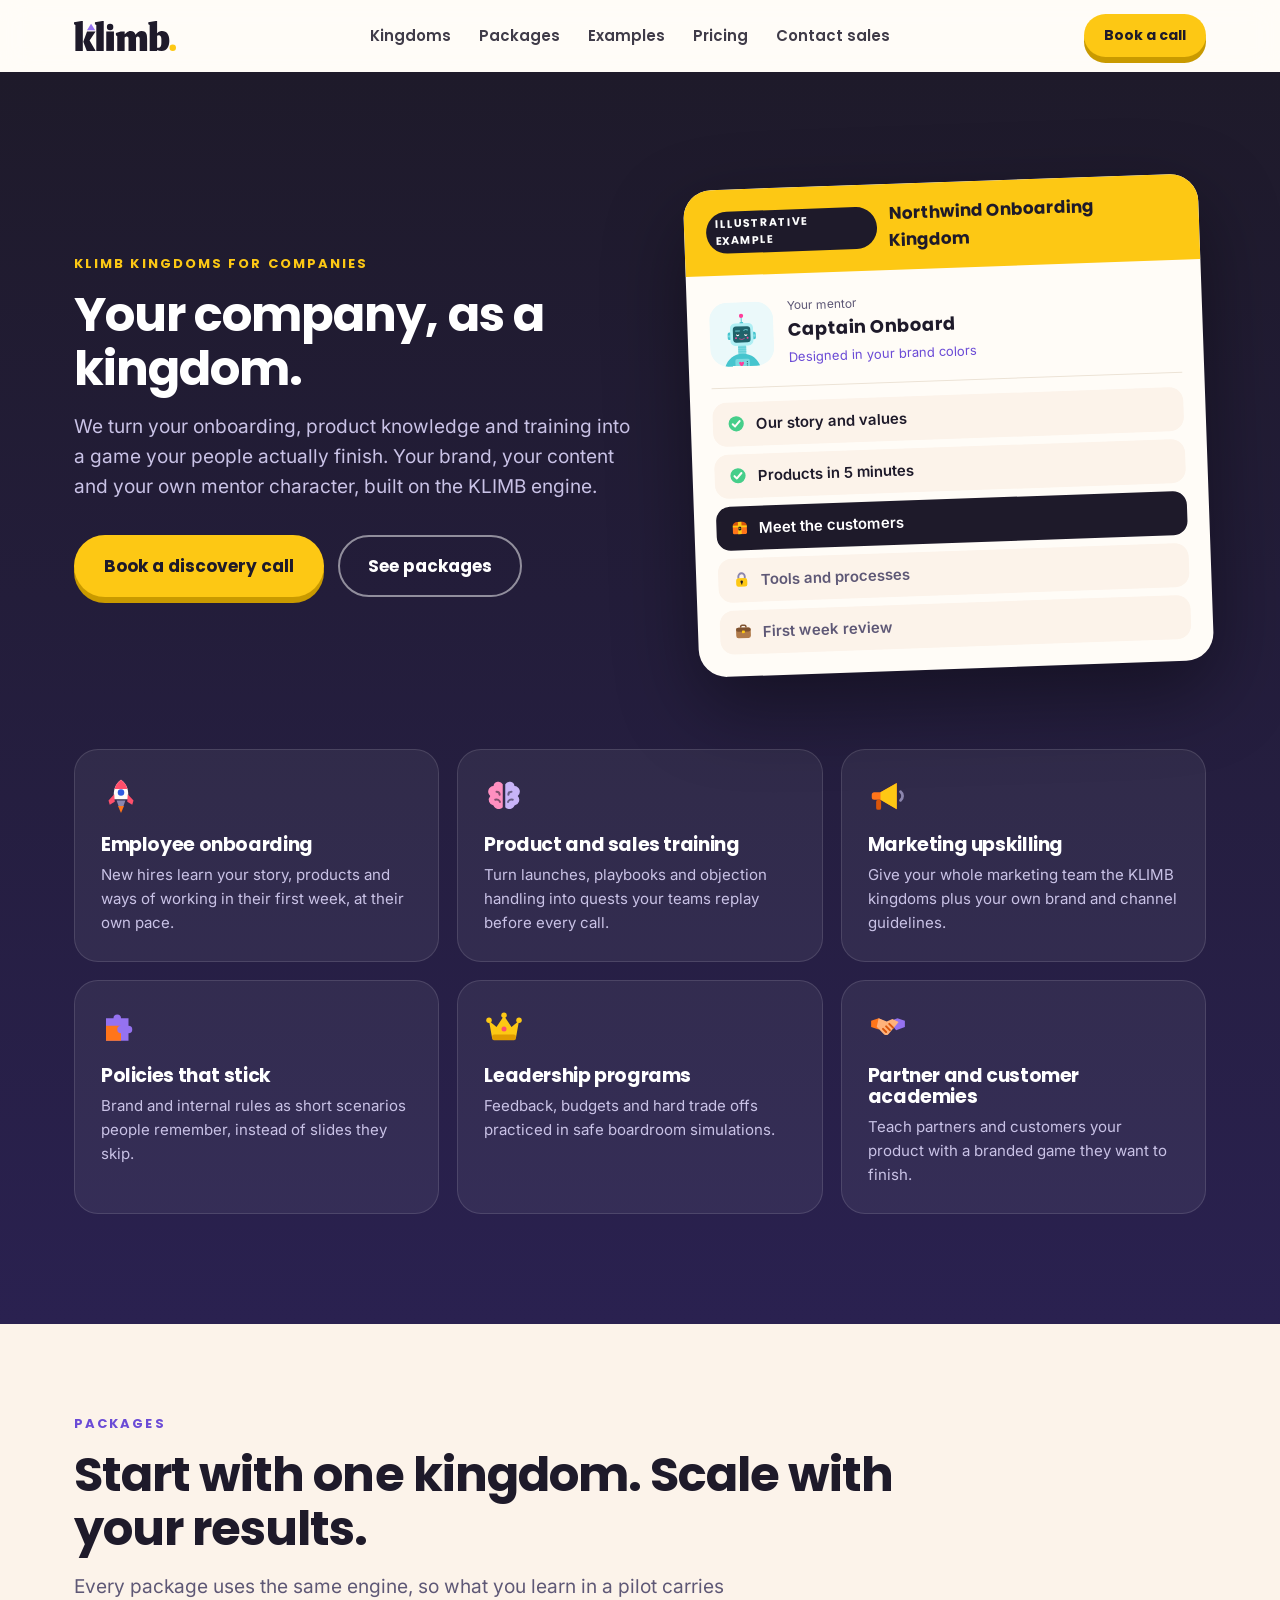
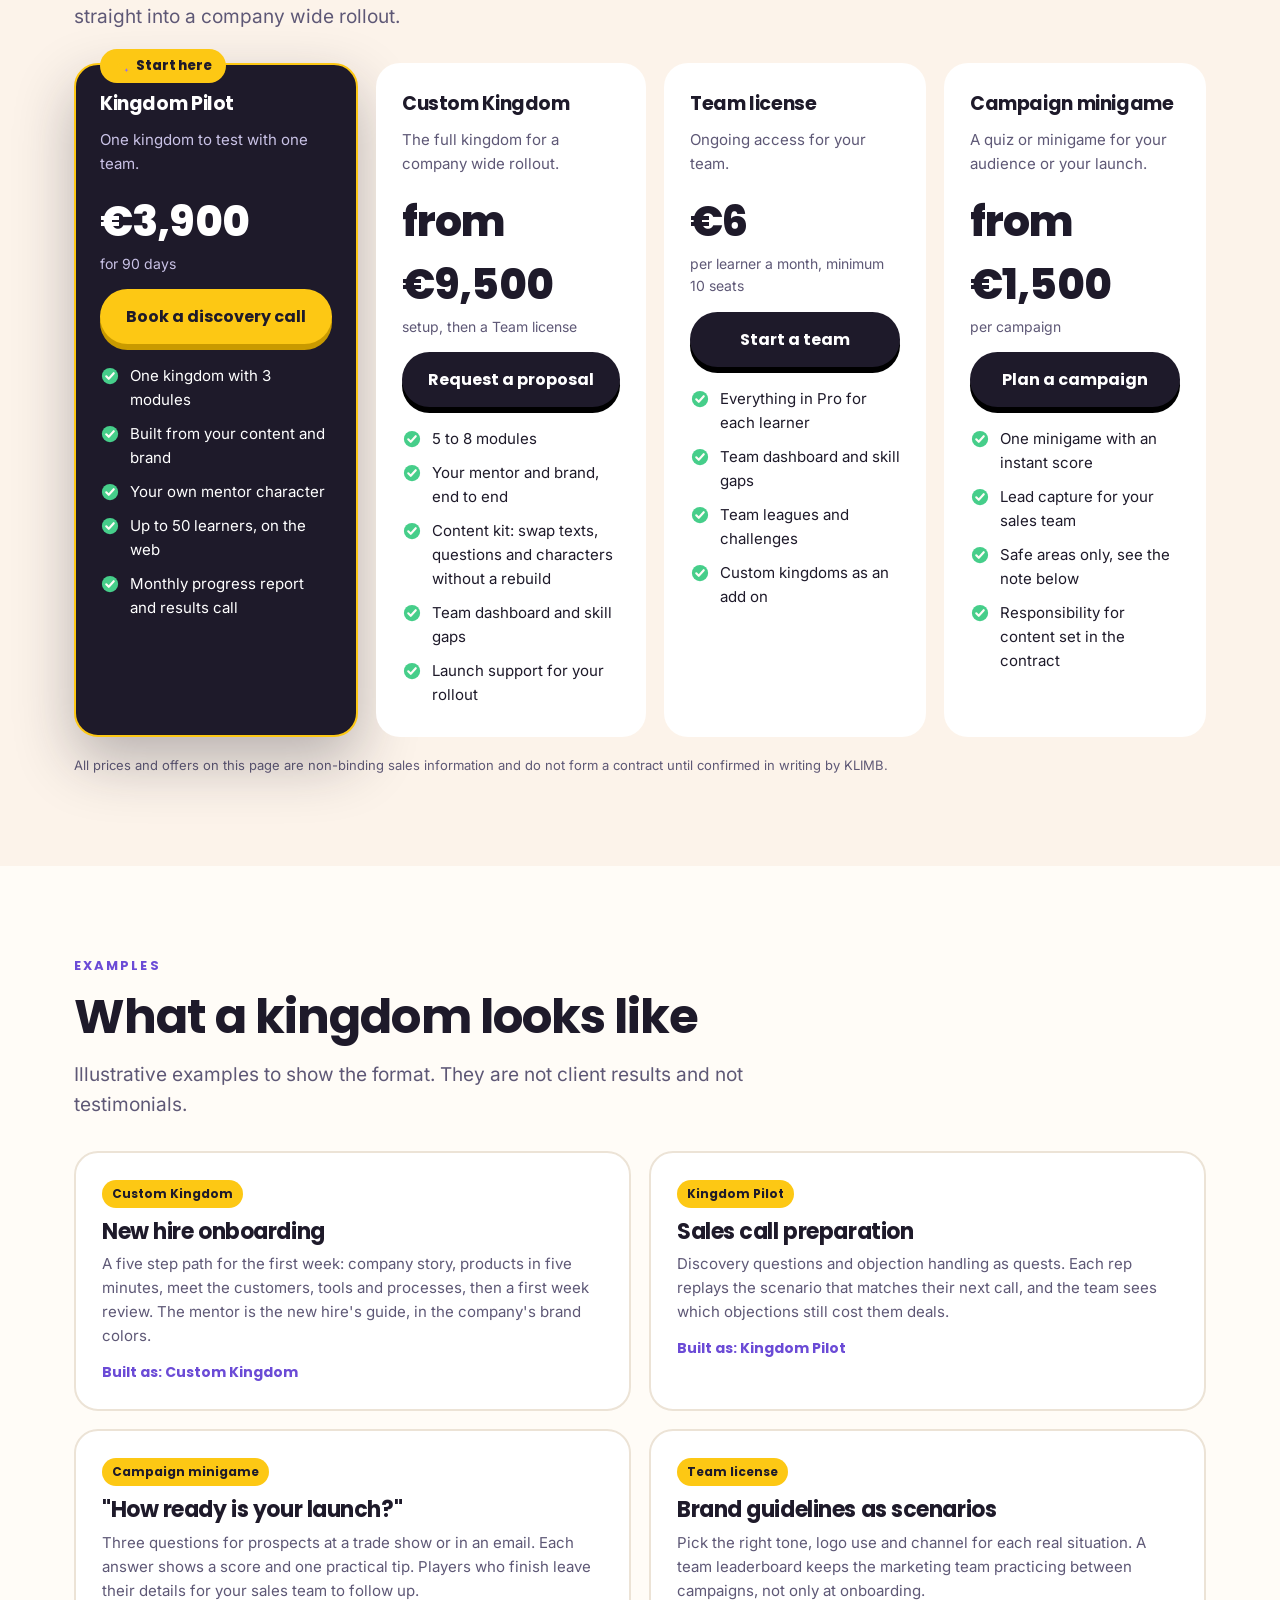
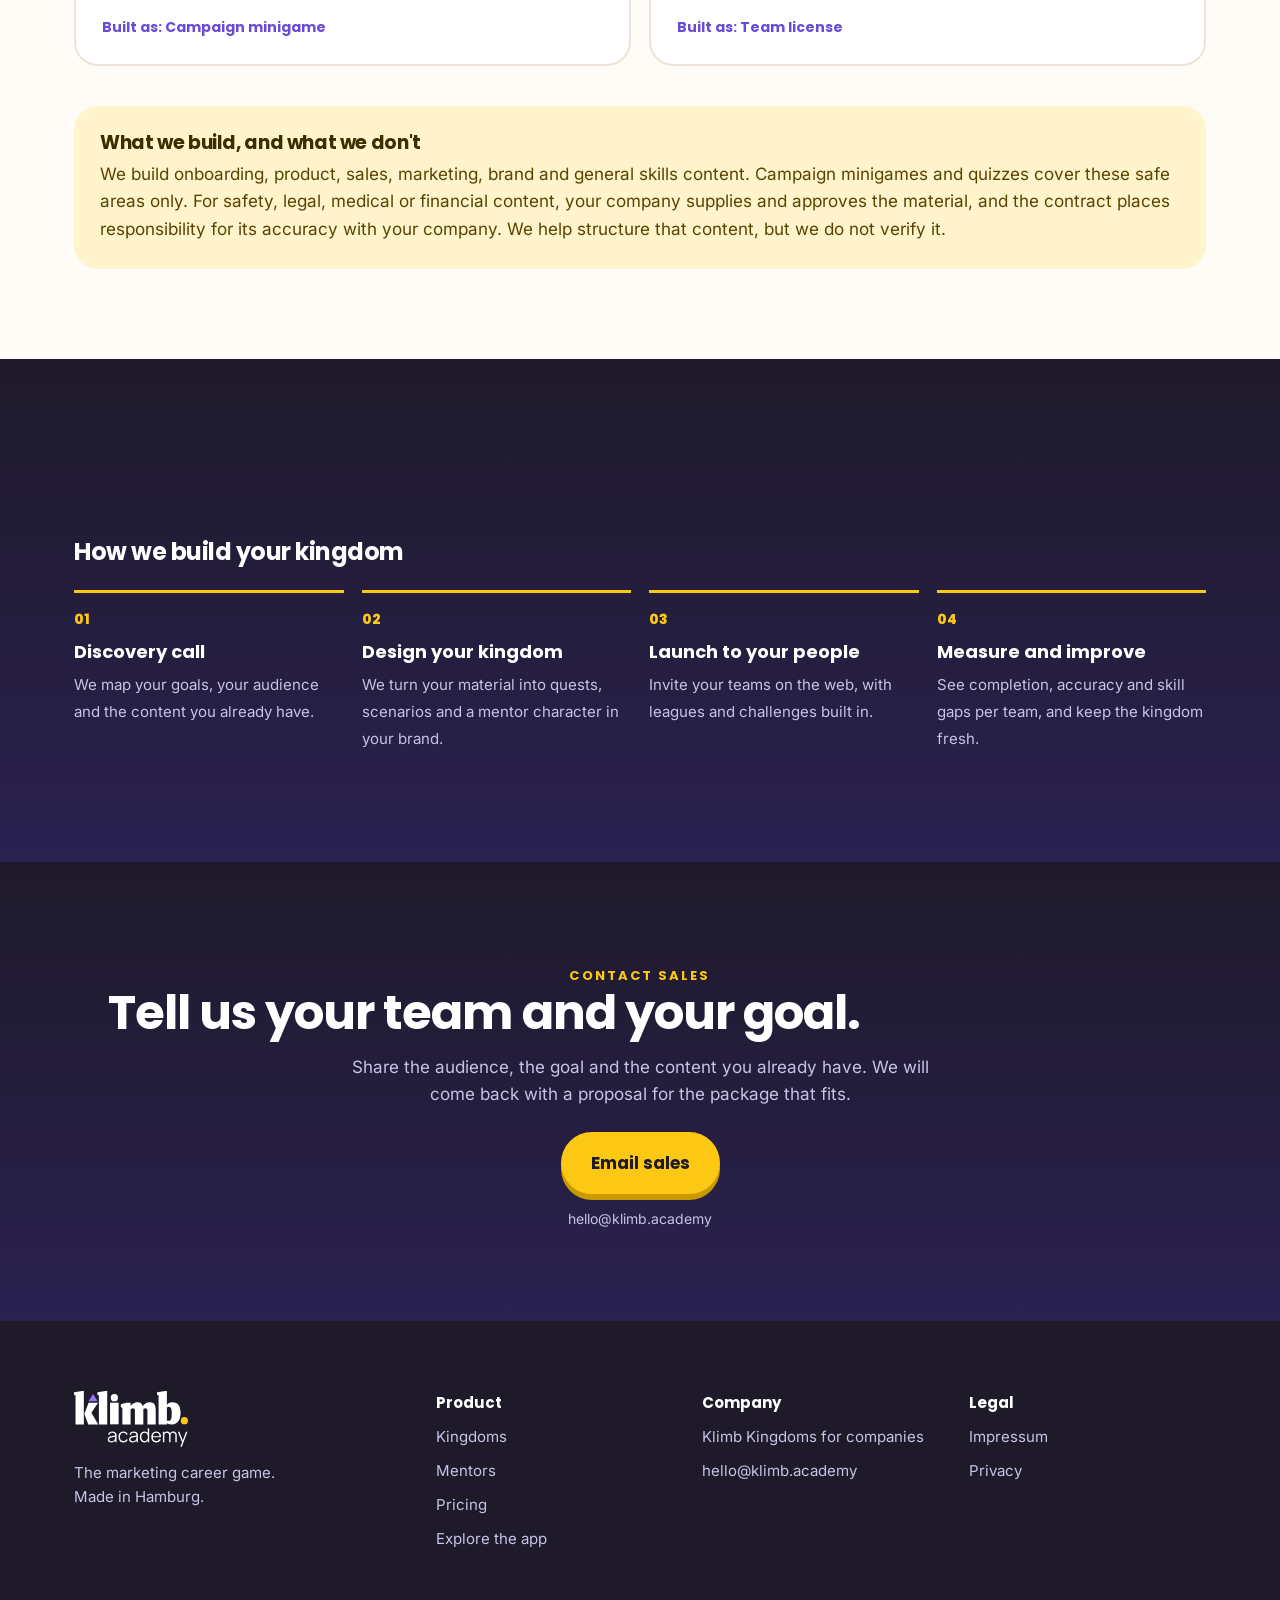
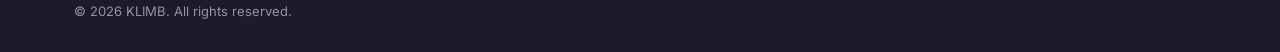
==== commit fd240b3e: "Swap in the new klimb. logo Replace the wordmark, academy lockup and avatar with the logo approved o" ====
--- a/companies.html
+++ b/companies.html
@@ -19,7 +19,7 @@
 <a class="skip" href="#main">Skip to content</a>
 
 <header class="nav" id="top">
-  <a class="brand" href="index.html" aria-label="KLIMB home"><img src="assets/logo/klimb-logo.svg" alt="klimb." width="112" height="31"></a>
+  <a class="brand" href="index.html" aria-label="KLIMB home"><img src="assets/logo/klimb-logo.svg" alt="klimb." width="106" height="31"></a>
   <nav class="links" id="links" aria-label="Main">
     <a href="index.html#kingdoms">Kingdoms</a>
     <a href="#packages">Packages</a>
@@ -206,7 +206,7 @@
 <footer class="foot">
   <div class="wrap foot-grid">
     <div>
-      <img src="assets/logo/klimb-academy-logo-reversed.svg" alt="klimb. academy" width="180" height="60">
+      <img src="assets/logo/klimb-academy-logo-reversed.svg" alt="klimb. academy" width="114" height="56">
       <p>The marketing career game.<br>Made in Hamburg.</p>
     </div>
     <nav aria-label="Footer">
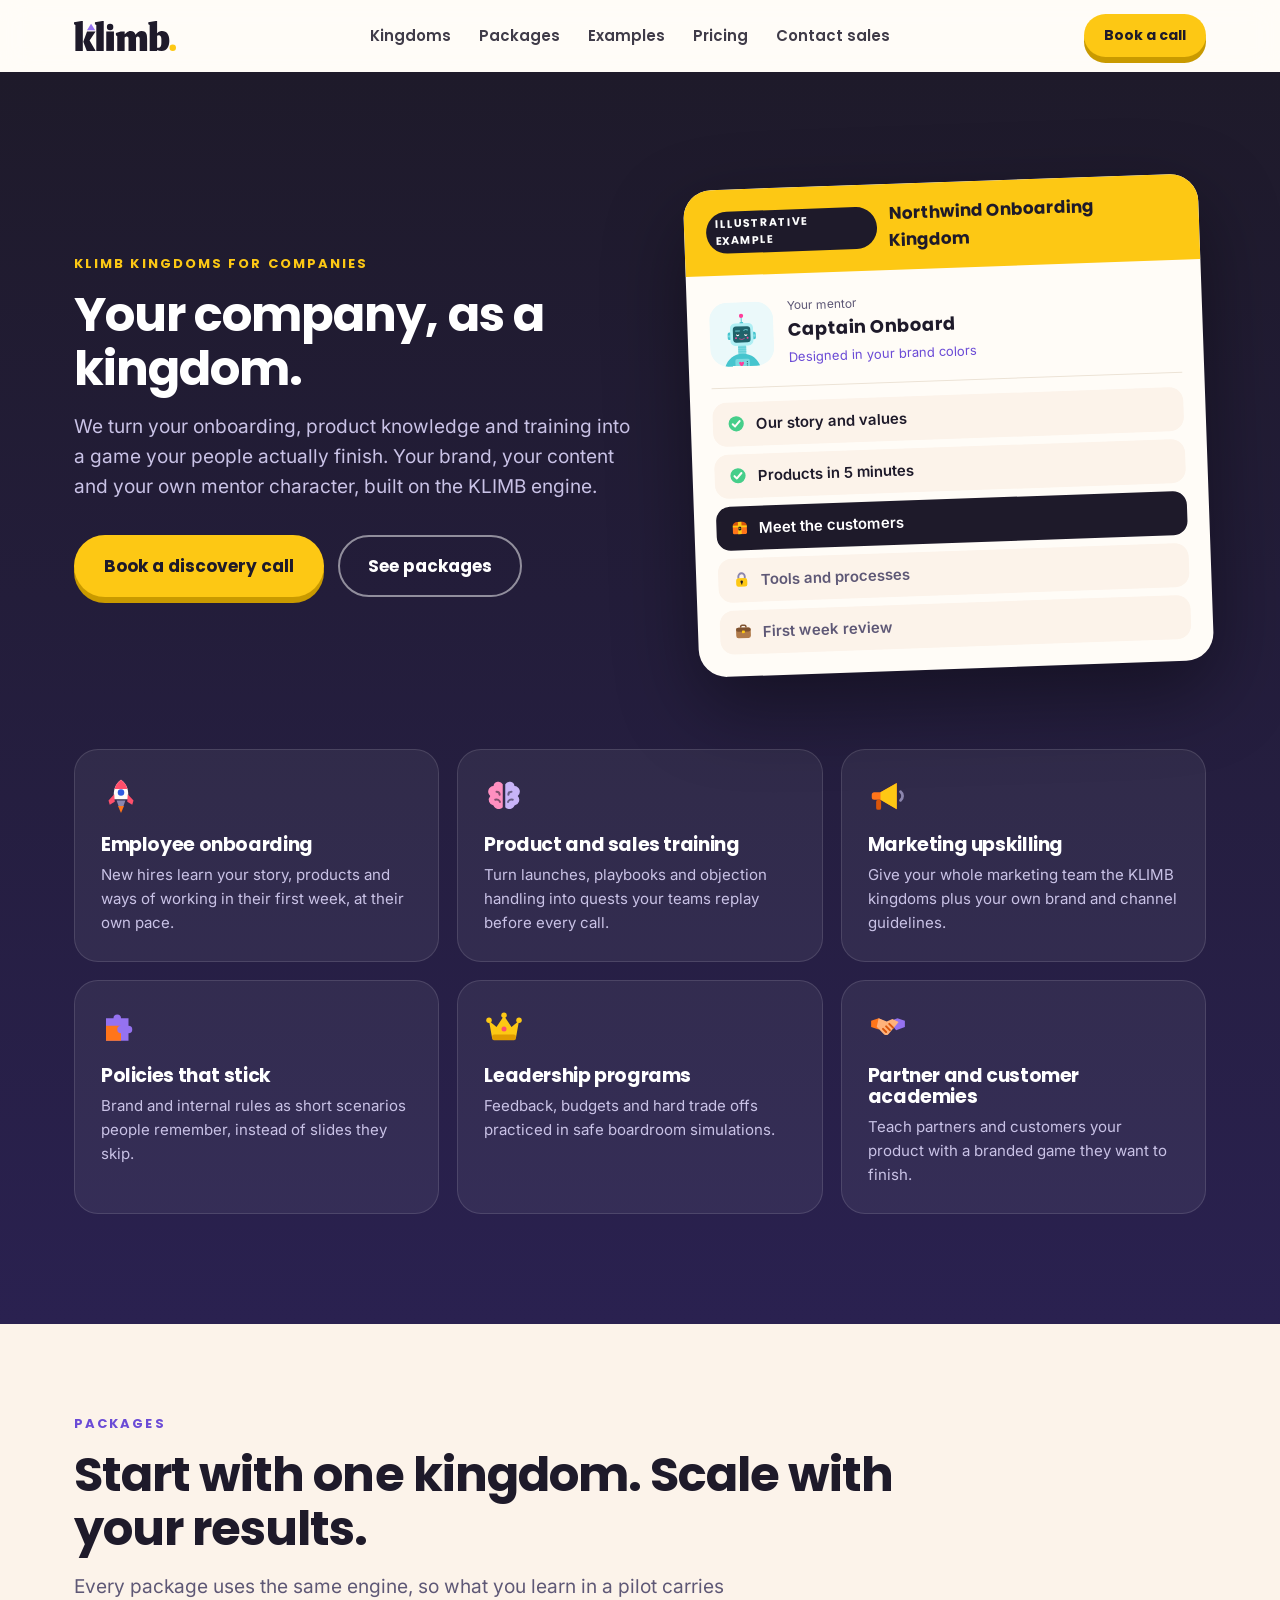
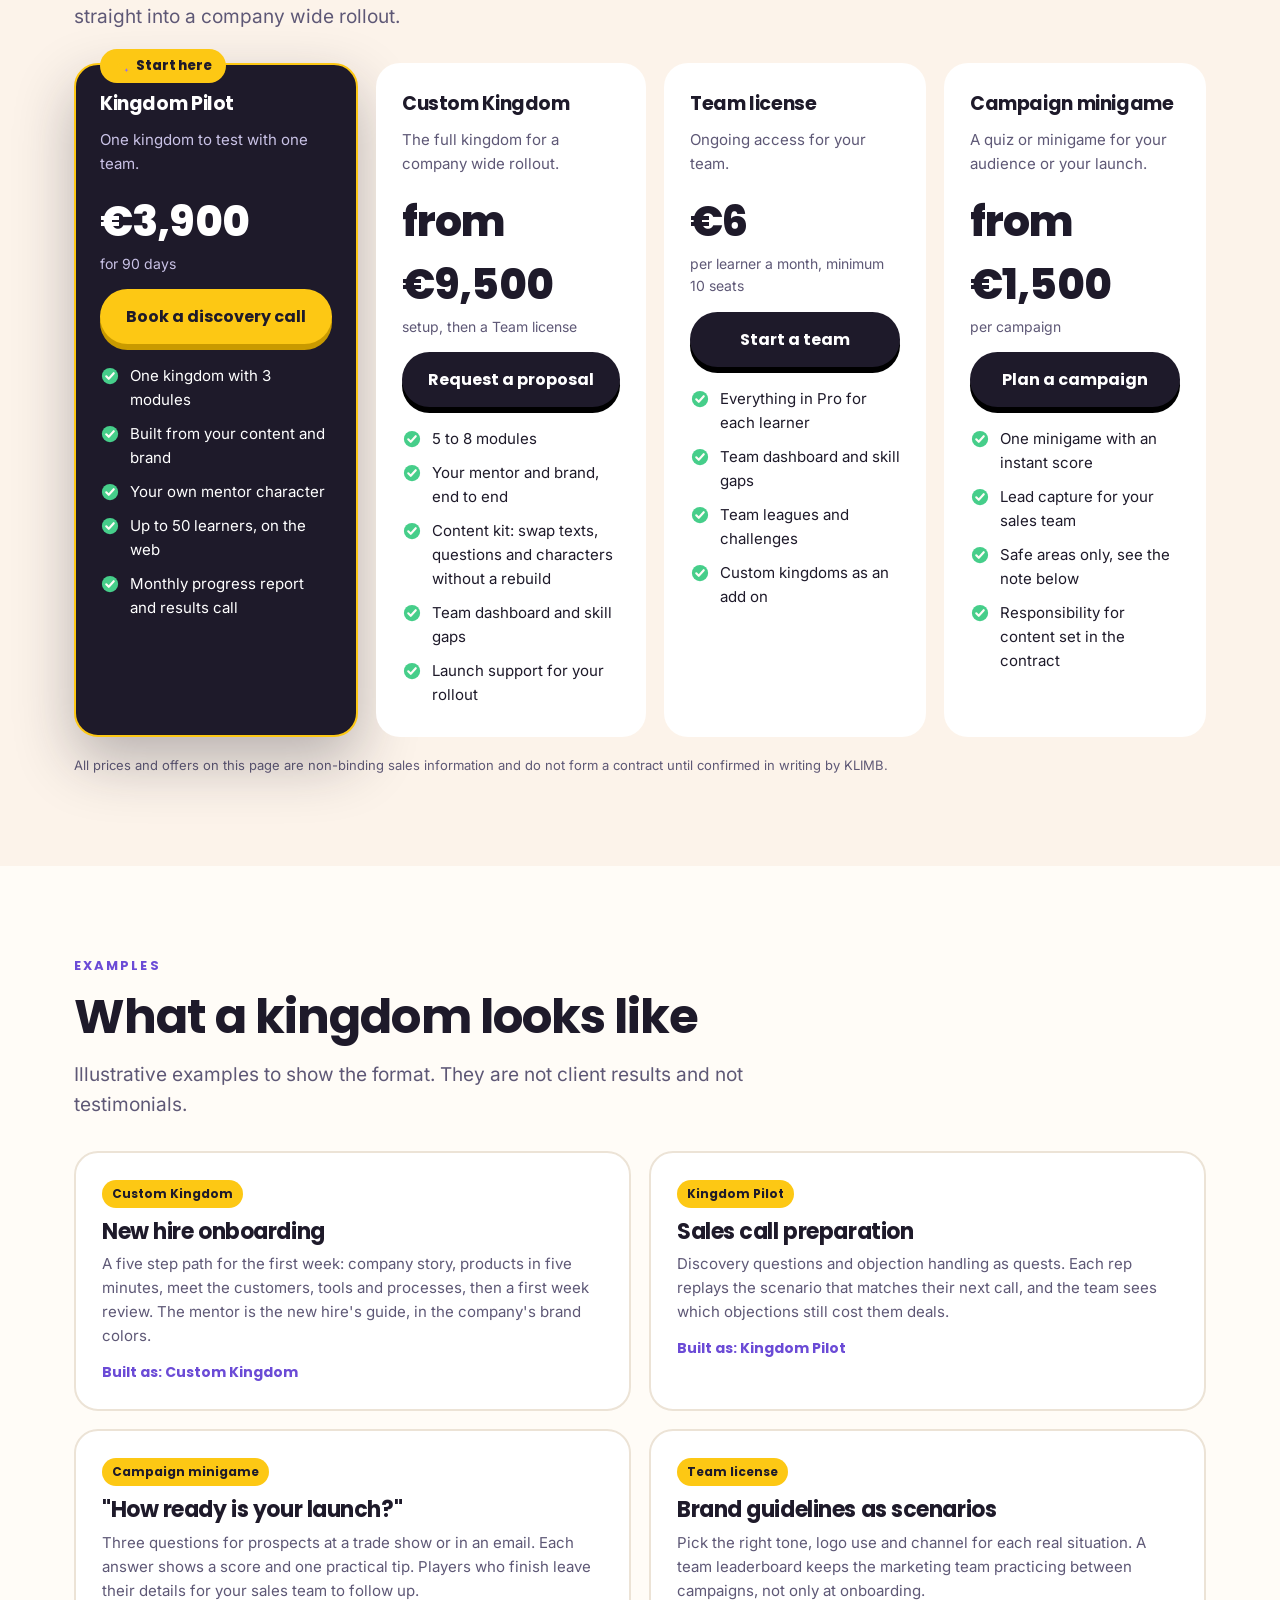
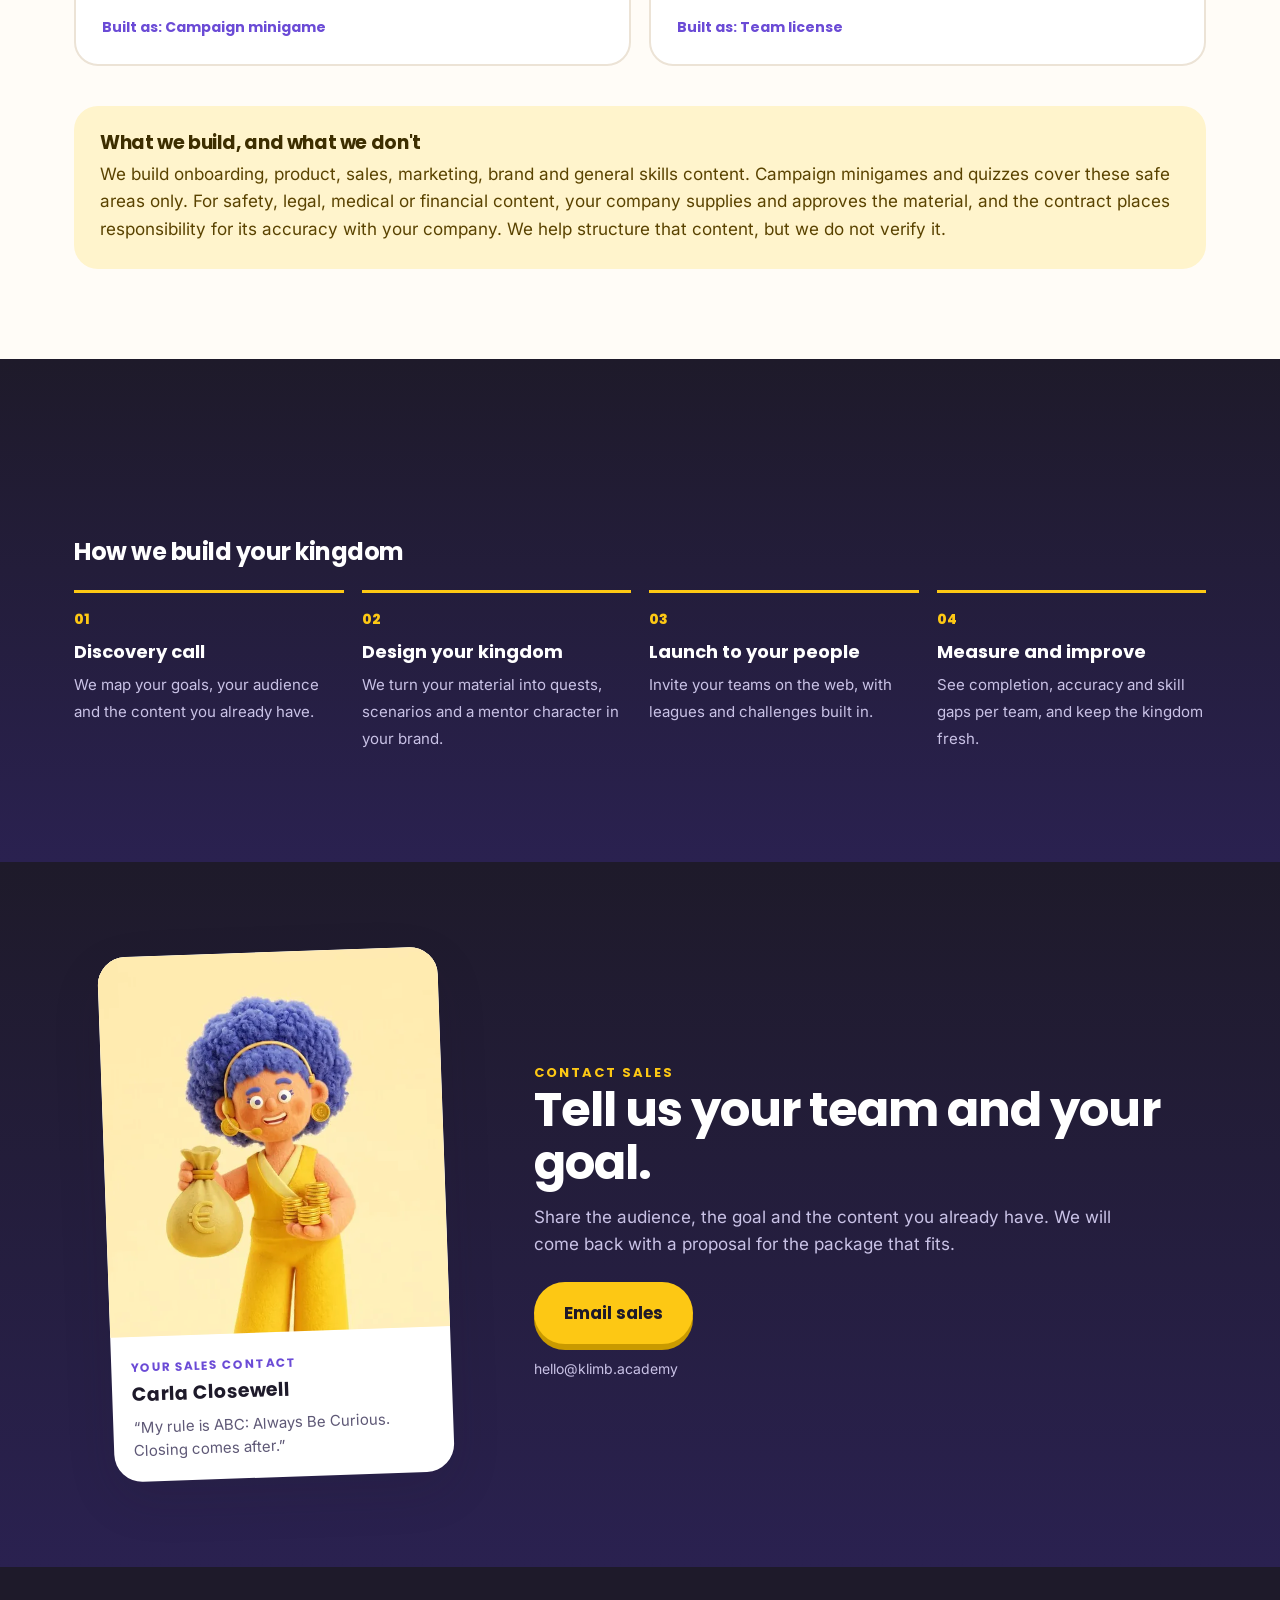
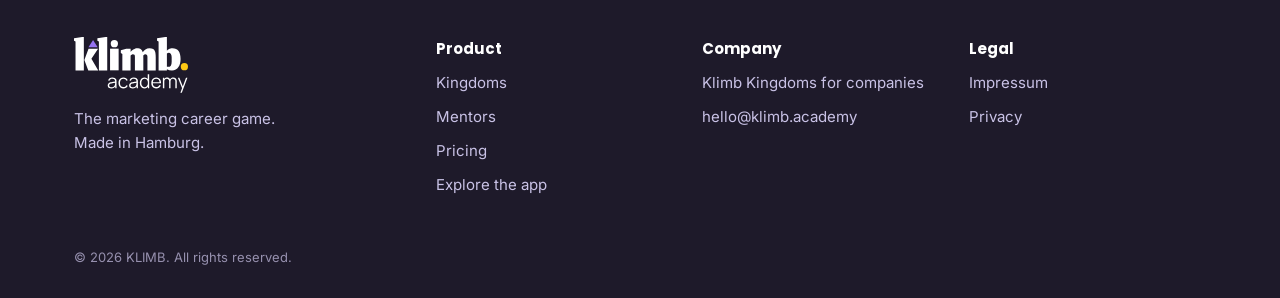
==== commit a09f40ea: "Fix the contact sales section and add Carla Closewell The heading sat off center while the rest of t" ====
--- a/companies.html
+++ b/companies.html
@@ -190,14 +190,20 @@
 
 <!-- CONTACT -->
 <section class="teams contact" id="contact">
-  <div class="wrap contact-c">
-    <p class="eyebrow light">Contact sales</p>
-    <h2>Tell us your team and your goal.</h2>
-    <p>Share the audience, the goal and the content you already have. We will come back with a proposal for the package that fits.</p>
-    <div class="cta-row">
-      <a class="btn btn-yellow btn-lg" href="mailto:hello@klimb.academy?subject=Klimb%20Kingdoms%20for%20our%20company">Email sales</a>
-    </div>
-    <p class="small-mail">hello@klimb.academy</p>
+  <div class="wrap contact-grid">
+    <figure class="carla">
+      <img src="assets/3d/carla-closewell.webp" alt="Carla Closewell, the Sales mentor, 3D character" loading="lazy" width="537" height="800">
+      <figcaption><small>Your sales contact</small><b>Carla Closewell</b><q>My rule is ABC: Always Be Curious. Closing comes after.</q></figcaption>
+    </figure>
+    <div class="contact-c">
+      <p class="eyebrow light">Contact sales</p>
+      <h2>Tell us your team and your goal.</h2>
+      <p>Share the audience, the goal and the content you already have. We will come back with a proposal for the package that fits.</p>
+      <div class="cta-row">
+        <a class="btn btn-yellow btn-lg" href="mailto:hello@klimb.academy?subject=Klimb%20Kingdoms%20for%20our%20company">Email sales</a>
+      </div>
+      <p class="small-mail">hello@klimb.academy</p>
+    </div>
   </div>
 </section>
 
--- a/styles.css
+++ b/styles.css
@@ -95,7 +95,7 @@
 
 /* kingdoms */
 .kgrid{display:grid;grid-template-columns:repeat(auto-fill,minmax(260px,1fr));gap:18px;margin-top:48px}
-.kcard{border:2px solid var(--line);border-radius:var(--r);padding:22px;background:#fff;display:flex;flex-direction:column;gap:10px;transition:transform .2s,border-color .2s}
+.kcard{border:2px solid var(--line);border-radius:var(--r);padding:0;overflow:hidden;background:#fff;display:flex;flex-direction:column;transition:transform .2s,border-color .2s}
 .kcard:hover{transform:translateY(-4px);border-color:var(--purple)}
 .kcard.soon{background:transparent;border-style:dashed}
 .khead{display:flex;justify-content:space-between;align-items:center}
@@ -108,28 +108,19 @@
 .chip.lock{background:#FFF4CC;color:#8A6400}
 .chip.soon{background:var(--lilac);color:var(--purple-d)}
 .kmentor{display:flex;align-items:center;gap:10px;padding-top:12px;border-top:1px solid var(--line);font:600 15px var(--disp)}
-.kmentor img,.noav{width:44px;height:44px;border-radius:14px;object-fit:cover;object-position:50% 8%;flex:none}
-.noav{display:grid;place-items:center;background:var(--cream)}
-.kmentor small{display:block;font:500 12px var(--body);color:var(--mu)}
-
-/* mentors */
-.mentors{background:var(--ink);color:#fff;padding-bottom:70px}
-.mentors h2{color:#fff}
-.mentors .eyebrow{color:var(--yellow)}
-.mentors .sub{color:#C9C2E6}
-.mrail{--gut:max(24px,calc((100vw - 1180px)/2 + 24px));display:flex;gap:20px;overflow-x:auto;scroll-snap-type:x mandatory;scroll-padding-inline:var(--gut);padding:48px var(--gut) 20px;scrollbar-width:none}
-.mrail::-webkit-scrollbar{display:none}
-.mcard{flex:0 0 270px;margin:0;scroll-snap-align:start;background:#fff;color:var(--ink);border-radius:28px;overflow:hidden}
-.mimg{background:var(--pl);aspect-ratio:537/640;overflow:hidden}
-.mimg img{width:100%;height:100%;object-fit:cover;object-position:50% 0;transition:transform .4s}
-.mcard:hover .mimg img{transform:scale(1.04)}
-.mcard figcaption{padding:18px 20px 22px}
-.mcard b{font:700 19px var(--disp);display:block}
-.mcard small{color:var(--purple-d);font:700 12px var(--disp);letter-spacing:.08em;text-transform:uppercase}
-.mcard q{display:block;margin-top:10px;color:var(--mu);font-size:15px;line-height:1.5}
-.rail-nav{display:flex;gap:10px;justify-content:flex-end}
-.rbtn{width:48px;height:48px;border-radius:50%;border:2px solid rgba(255,255,255,.4);background:transparent;color:#fff;font-size:26px;line-height:1;cursor:pointer}
-.rbtn:hover{background:#fff;color:var(--ink)}
+.kmentor small{display:block;color:var(--purple-d);font:700 12px var(--disp);letter-spacing:.08em;text-transform:uppercase}
+
+.kimg{background:var(--pl,var(--cream));aspect-ratio:1/1;overflow:hidden;display:grid;place-items:center}
+.kimg img{width:100%;height:100%;object-fit:cover;object-position:50% 0;transition:transform .4s}
+.kcard:hover .kimg img{transform:scale(1.04)}
+.kimg.empty .ic{width:64px;height:64px;opacity:.45}
+.kbody{padding:20px 22px 22px;display:flex;flex-direction:column;gap:10px;flex:1}
+.kcard q,.xcard q{display:block;color:var(--mu);font-size:15px;line-height:1.5}
+.kextra{grid-column:2/-1;display:grid;grid-template-rows:1fr 1fr;gap:18px}
+.xcard{display:flex;gap:18px;align-items:center;background:var(--cream);border-radius:var(--r);padding:16px 22px 16px 16px}
+.xcard .kimg{width:112px;flex:none;border-radius:18px}
+.xcard small{color:var(--purple-d);font:700 12px var(--disp);letter-spacing:.08em;text-transform:uppercase}
+.xcard p{font:600 14px var(--disp);margin:2px 0 6px}
 
 /* game bento */
 .bento{display:grid;grid-template-columns:1fr 1fr;gap:20px;margin-top:48px}
@@ -273,7 +264,10 @@
   .f2{bottom:20px}
   .screens{gap:14px}
   .screens figure:nth-child(even){transform:none}
-  .mcard{flex-basis:240px}
+  .kgrid{display:flex;overflow-x:auto;scroll-snap-type:x mandatory;margin-inline:-24px;padding:0 24px 10px;scroll-padding-inline:24px;scrollbar-width:none}
+  .kgrid::-webkit-scrollbar{display:none}
+  .kcard,.kextra{flex:0 0 80%;scroll-snap-align:start}
+  .xcard .kimg{width:88px}
   .store{min-width:0;flex:1}
   .foot-grid{grid-template-columns:1fr}
 }
@@ -291,10 +285,17 @@
 .note-box h3{margin-bottom:8px;color:#3d2e00}
 .note-box p{color:#5a4300}
 .contact{padding:90px 0}
-.contact-c{text-align:center}
-.contact-c p{color:#C9C2E6;max-width:620px;margin:14px auto 0}
-.contact-c .cta-row{justify-content:center;margin-top:24px}
+.contact-grid{display:grid;grid-template-columns:.75fr 1.25fr;gap:56px;align-items:center}
+.carla{margin:0;justify-self:center;width:100%;max-width:340px;background:#fff;color:var(--ink);border-radius:28px;overflow:hidden;box-shadow:var(--shadow);transform:rotate(-2deg)}
+.carla img{width:100%;aspect-ratio:537/600;object-fit:cover;object-position:50% 0;background:#FFF8DB}
+.carla figcaption{padding:16px 20px 20px}
+.carla small{color:var(--purple-d);font:700 12px var(--disp);letter-spacing:.08em;text-transform:uppercase}
+.carla b{display:block;font:700 19px var(--disp)}
+.carla q{display:block;margin-top:8px;color:var(--mu);font-size:15px;line-height:1.5}
+.contact-c p{color:#C9C2E6;max-width:620px;margin:14px 0 0}
+.contact-c .cta-row{margin-top:24px}
 .small-mail{font-size:14px;color:#C9C2E6;margin-top:18px}
+@media (max-width:900px){.contact-grid{grid-template-columns:1fr;gap:36px}.carla{max-width:300px}}
 @media (max-width:760px){.ex-grid{grid-template-columns:1fr}}
 
 /* App tour (phone mockup) */
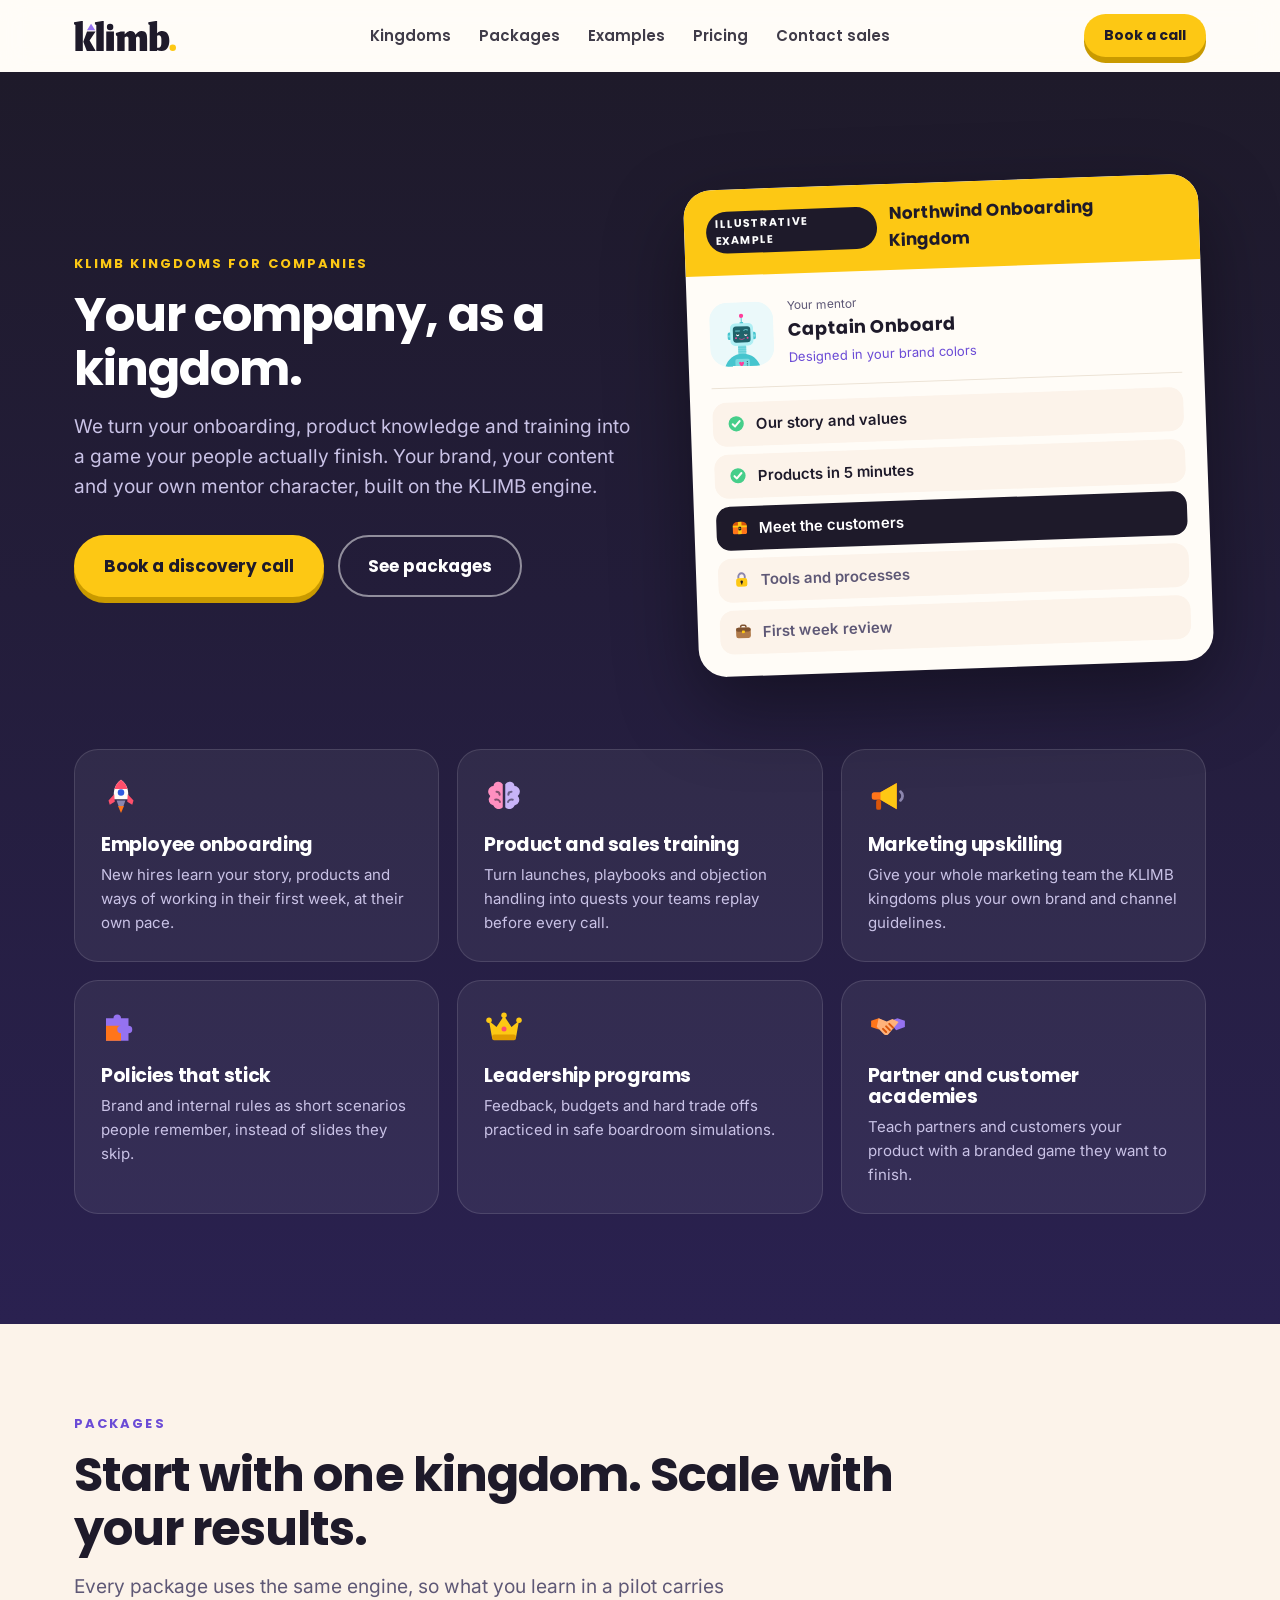
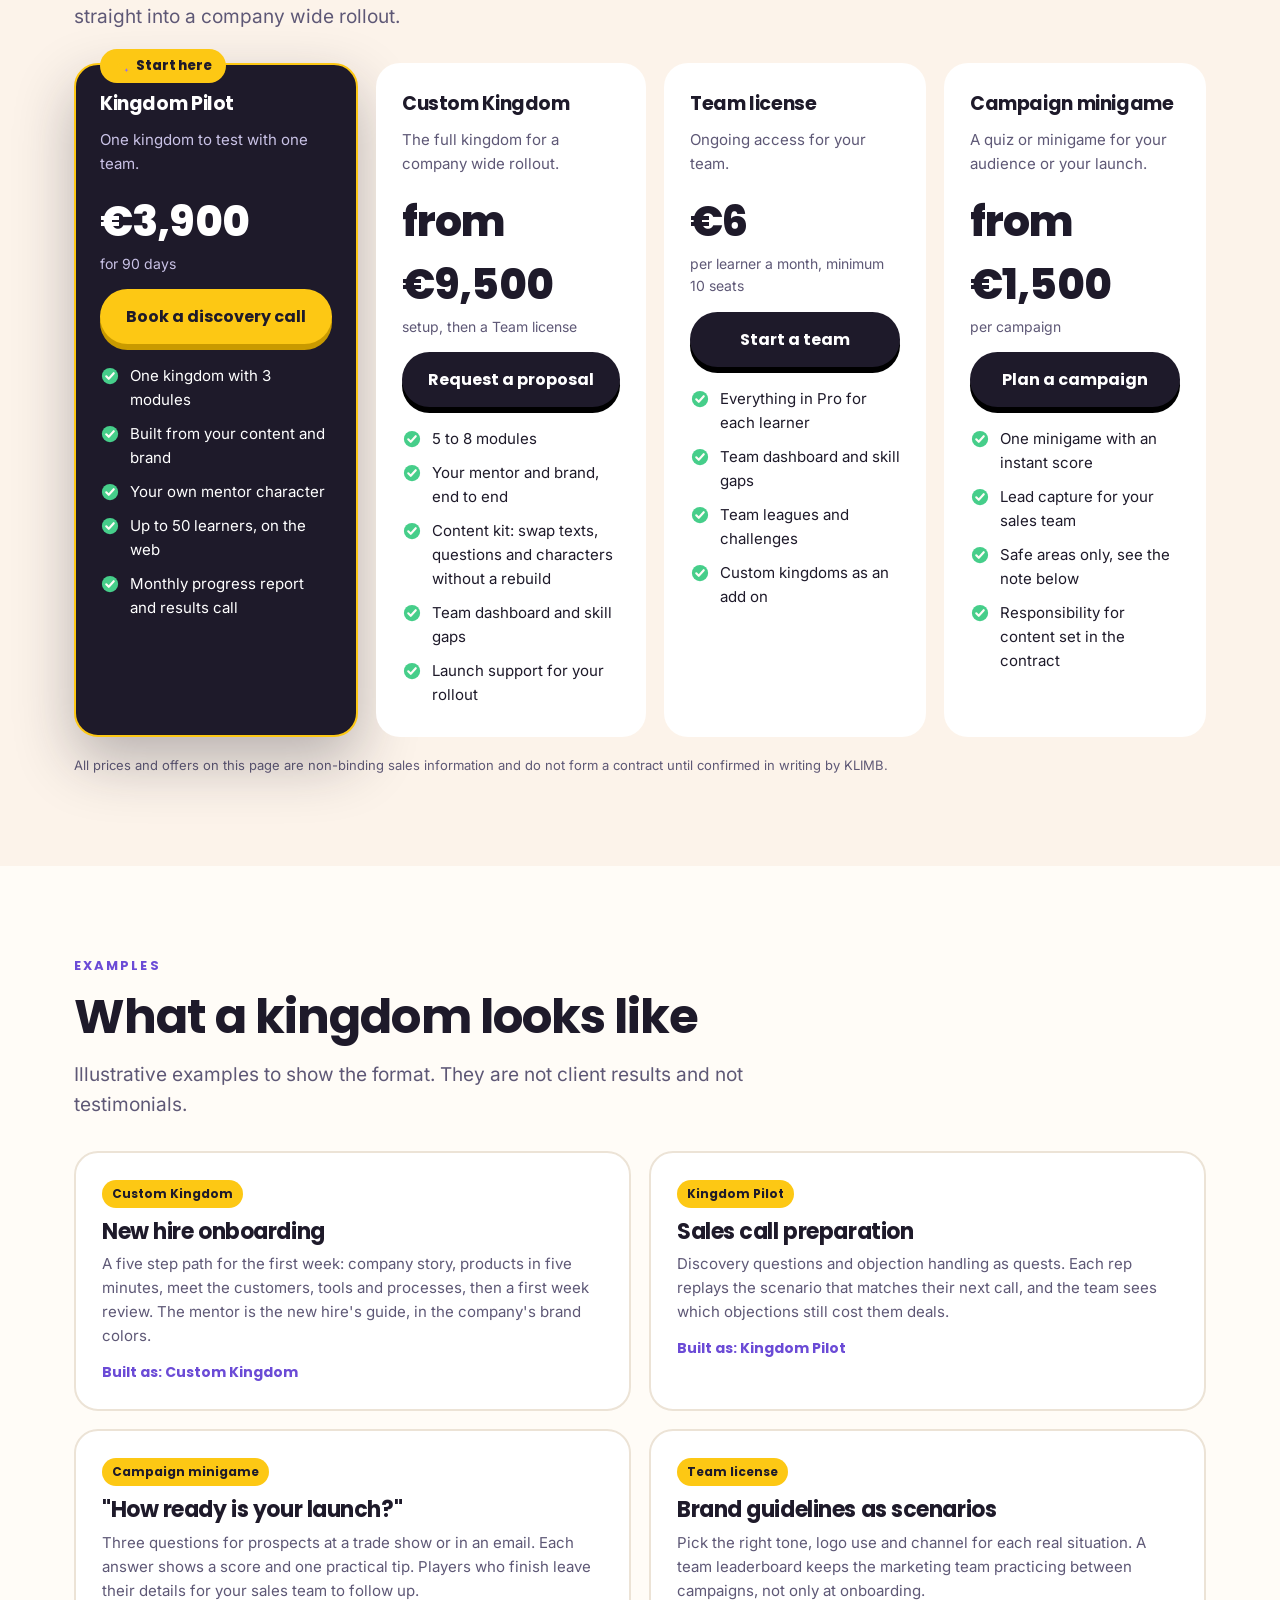
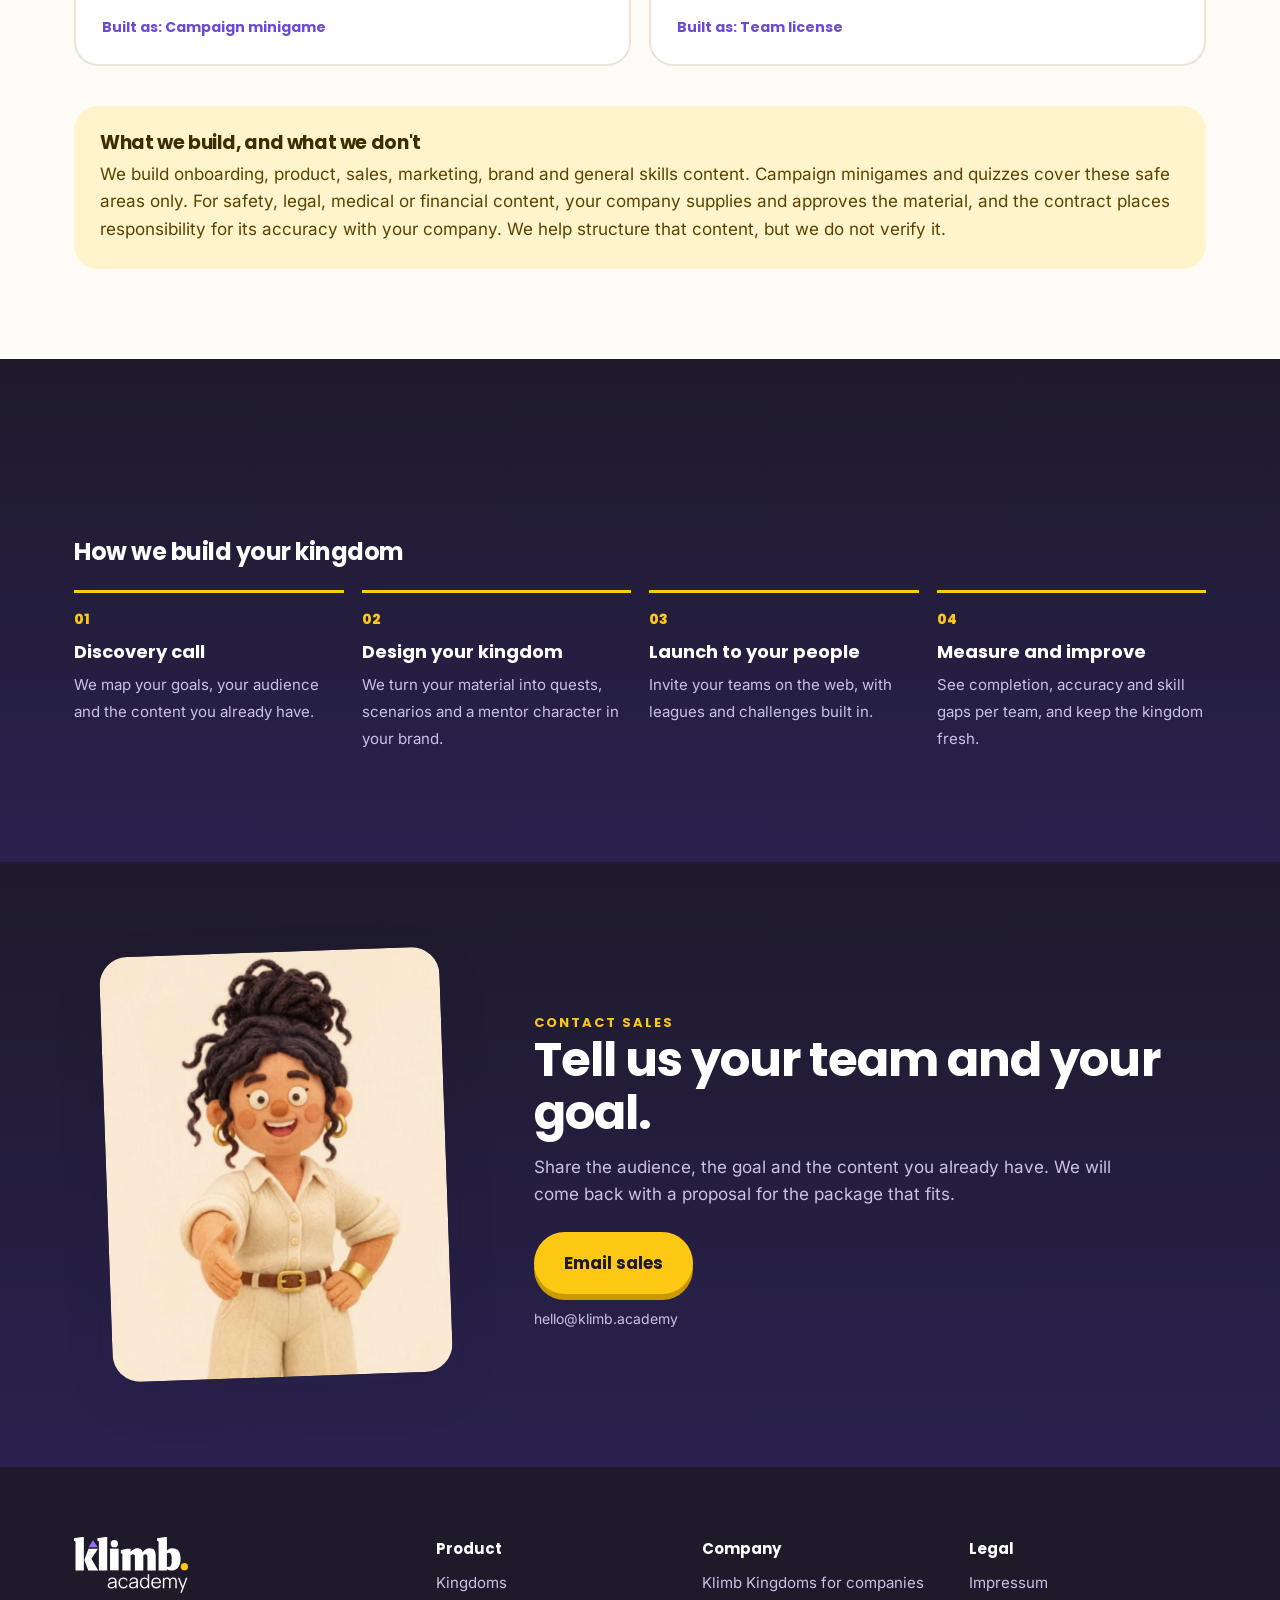
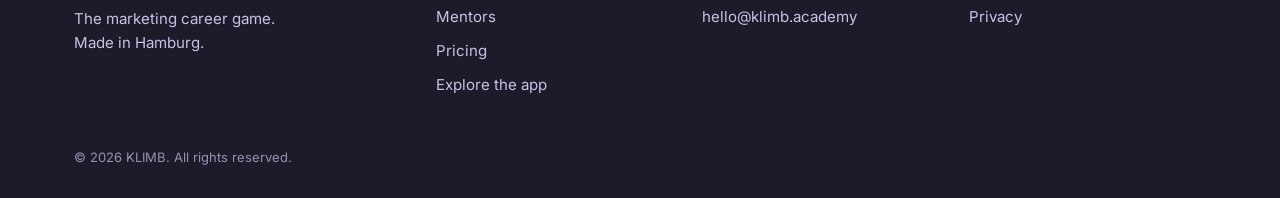
==== commit e8a310de: "Use the founder character on the contact sales block Replace the Carla Closewell card with the new s" ====
--- a/companies.html
+++ b/companies.html
@@ -191,10 +191,7 @@
 <!-- CONTACT -->
 <section class="teams contact" id="contact">
   <div class="wrap contact-grid">
-    <figure class="carla">
-      <img src="assets/3d/carla-closewell.webp" alt="Carla Closewell, the Sales mentor, 3D character" loading="lazy" width="537" height="800">
-      <figcaption><small>Your sales contact</small><b>Carla Closewell</b><q>My rule is ABC: Always Be Curious. Closing comes after.</q></figcaption>
-    </figure>
+    <img class="contact-art" src="assets/3d/sales-contact.webp" alt="Our sales contact, 3D character" loading="lazy" width="720" height="1084">
     <div class="contact-c">
       <p class="eyebrow light">Contact sales</p>
       <h2>Tell us your team and your goal.</h2>
--- a/styles.css
+++ b/styles.css
@@ -286,16 +286,11 @@
 .note-box p{color:#5a4300}
 .contact{padding:90px 0}
 .contact-grid{display:grid;grid-template-columns:.75fr 1.25fr;gap:56px;align-items:center}
-.carla{margin:0;justify-self:center;width:100%;max-width:340px;background:#fff;color:var(--ink);border-radius:28px;overflow:hidden;box-shadow:var(--shadow);transform:rotate(-2deg)}
-.carla img{width:100%;aspect-ratio:537/600;object-fit:cover;object-position:50% 0;background:#FFF8DB}
-.carla figcaption{padding:16px 20px 20px}
-.carla small{color:var(--purple-d);font:700 12px var(--disp);letter-spacing:.08em;text-transform:uppercase}
-.carla b{display:block;font:700 19px var(--disp)}
-.carla q{display:block;margin-top:8px;color:var(--mu);font-size:15px;line-height:1.5}
+.contact-art{justify-self:center;width:100%;max-width:340px;aspect-ratio:4/5;object-fit:cover;object-position:50% 0;border-radius:28px;box-shadow:var(--shadow);transform:rotate(-2deg)}
 .contact-c p{color:#C9C2E6;max-width:620px;margin:14px 0 0}
 .contact-c .cta-row{margin-top:24px}
 .small-mail{font-size:14px;color:#C9C2E6;margin-top:18px}
-@media (max-width:900px){.contact-grid{grid-template-columns:1fr;gap:36px}.carla{max-width:300px}}
+@media (max-width:900px){.contact-grid{grid-template-columns:1fr;gap:36px}.contact-art{max-width:300px}}
 @media (max-width:760px){.ex-grid{grid-template-columns:1fr}}
 
 /* App tour (phone mockup) */
